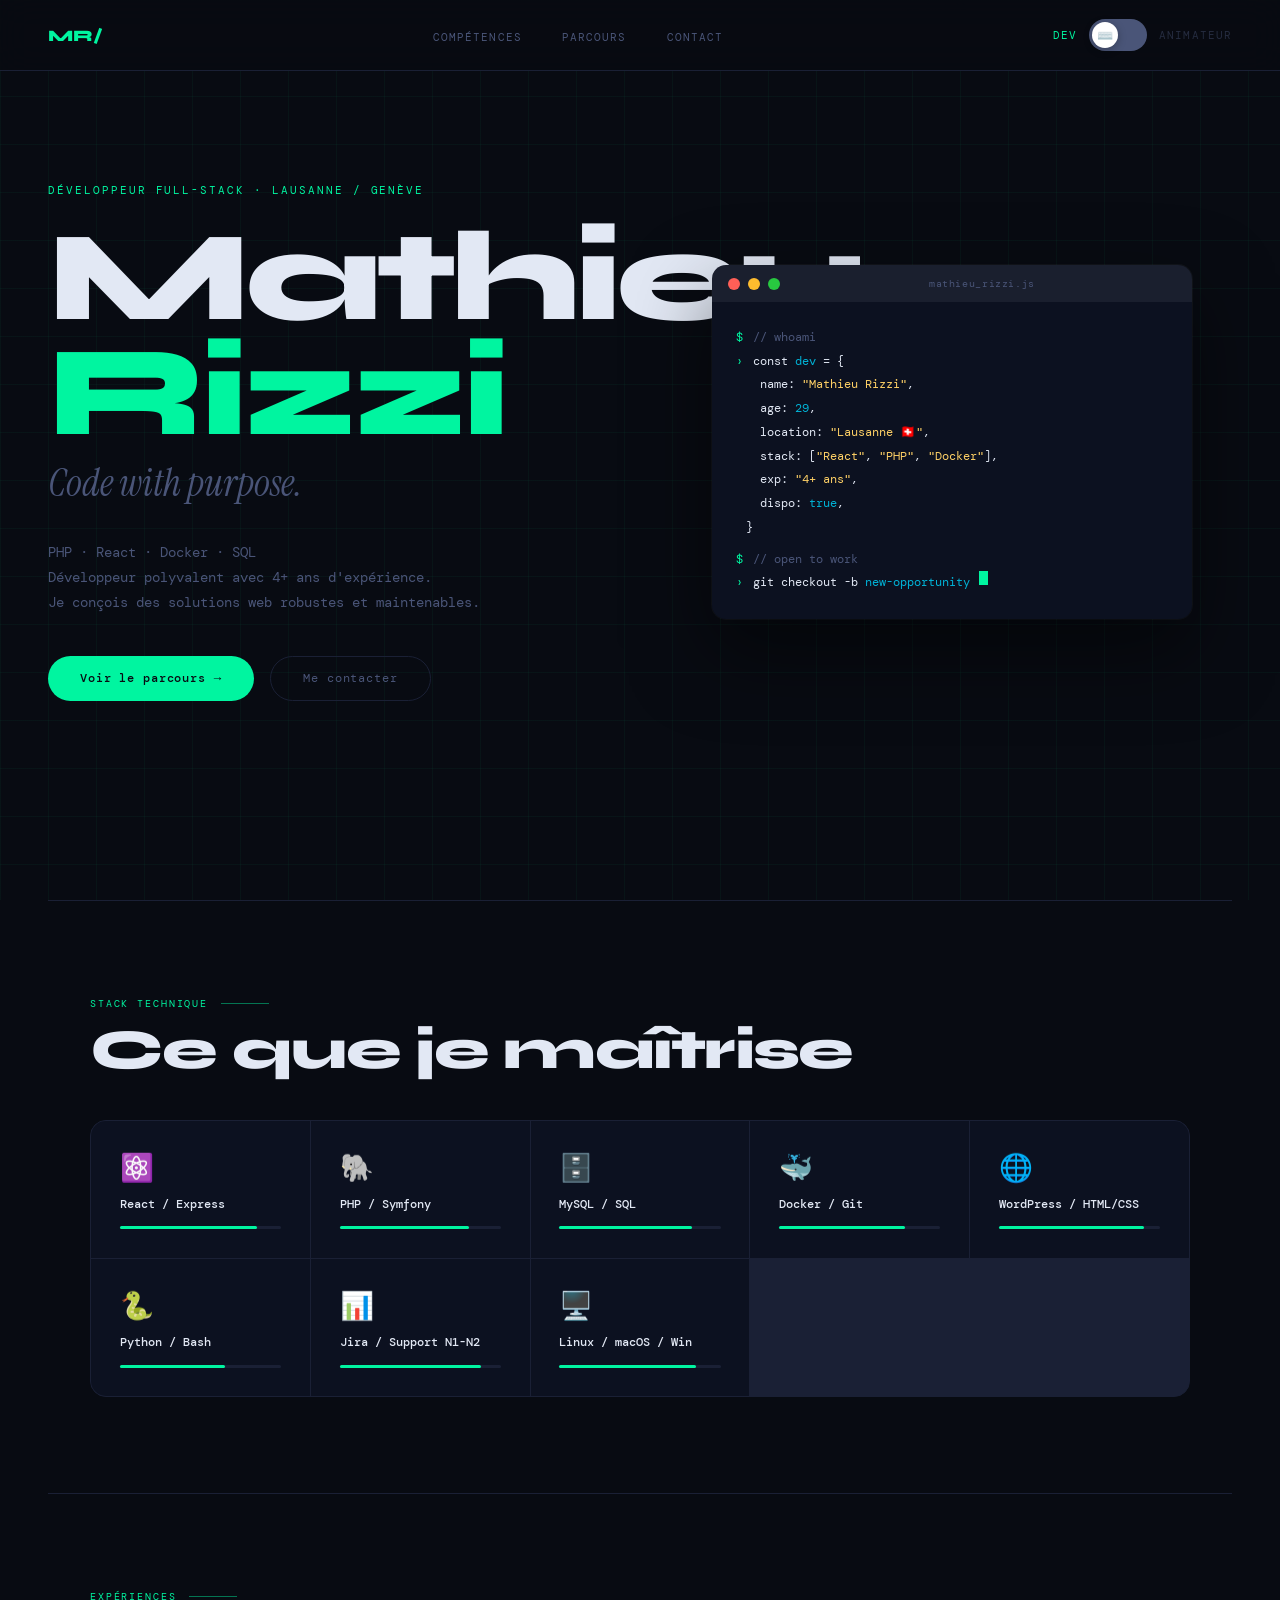
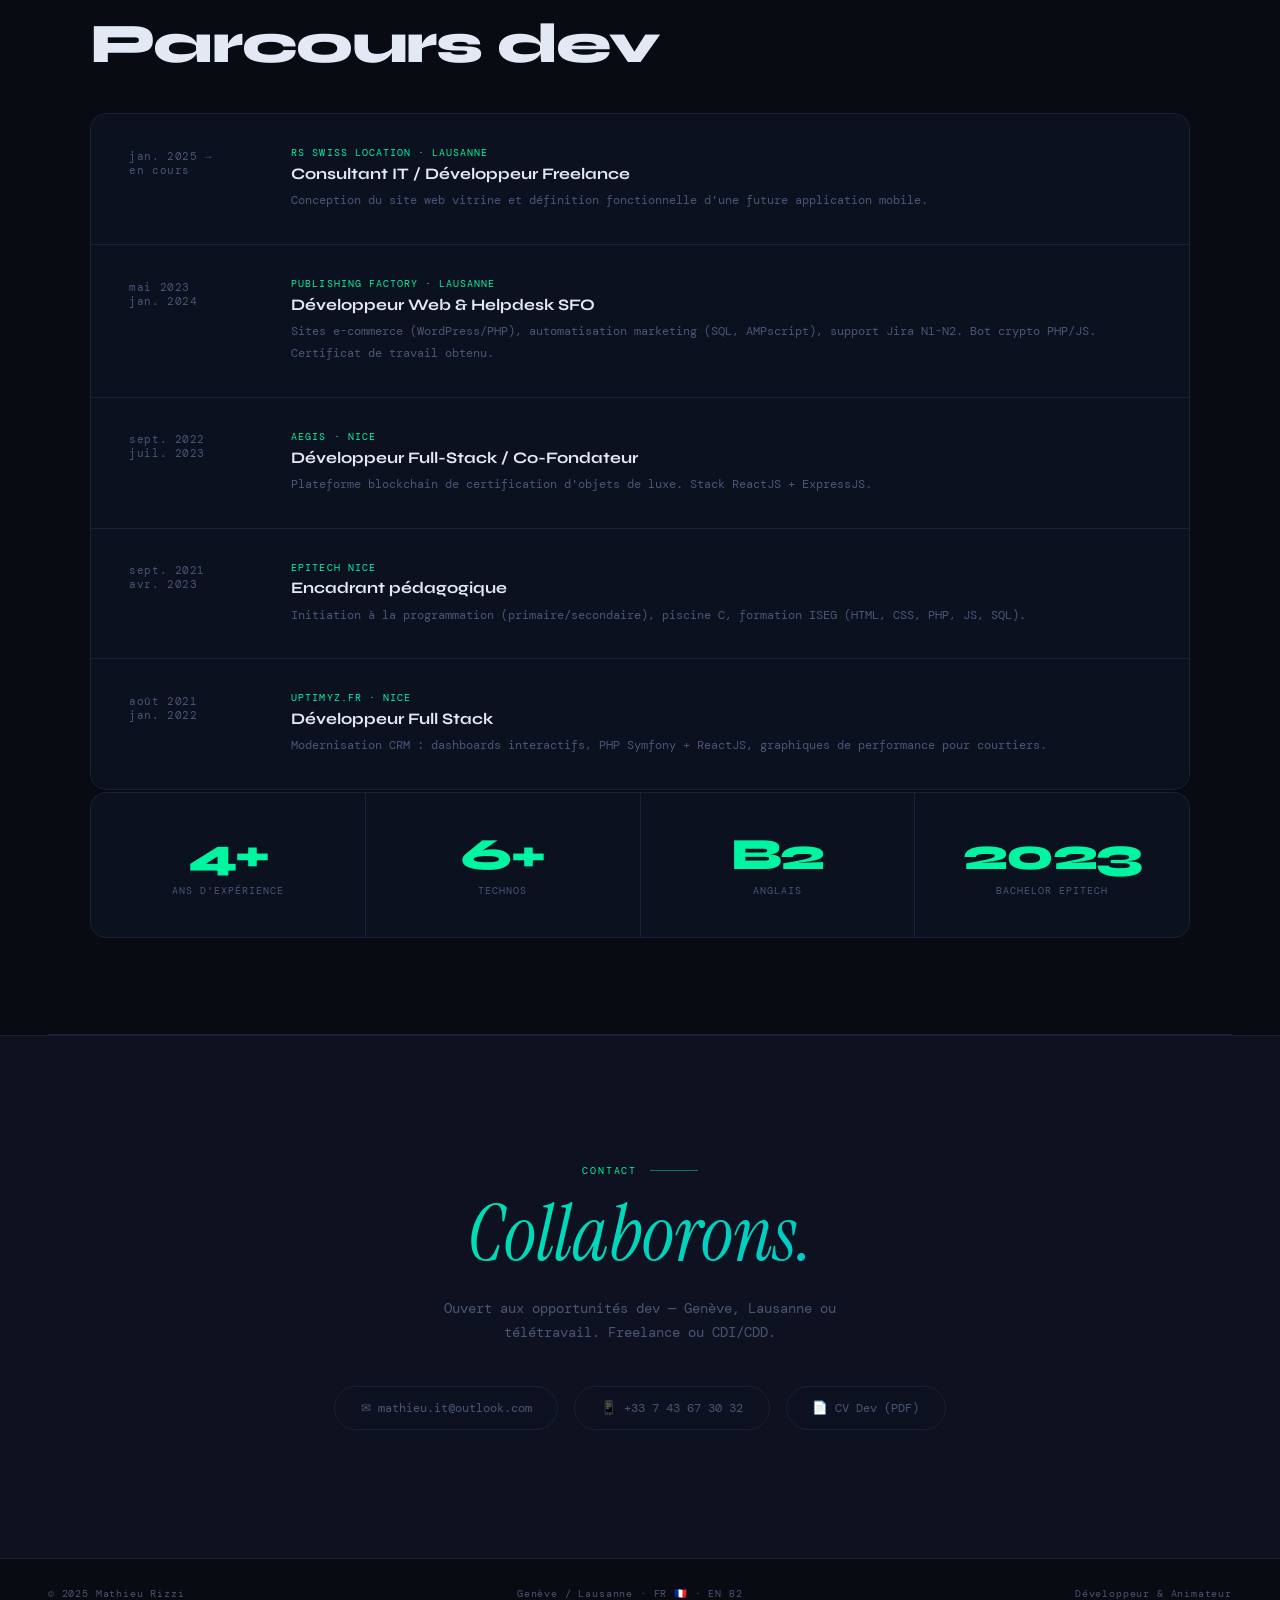
==== index.html @ 1f0c17e9 "rename main file" ====
<!DOCTYPE html>
<html lang="fr">
<head>
<meta charset="UTF-8">
<meta name="viewport" content="width=device-width, initial-scale=1.0">
<title>Mathieu Rizzi</title>
<link rel="preconnect" href="https://fonts.googleapis.com">
<link href="https://fonts.googleapis.com/css2?family=Syne:wght@400;700;800&family=DM+Mono:wght@400;500&family=Nunito:wght@400;700;800;900&family=Instrument+Serif:ital@1&display=swap" rel="stylesheet">

<link rel="stylesheet" href="styles.css">

</head>

<!-- body commence toujours en dev-mode -->
<body class="dev-mode">

<div class="ripple-overlay" id="ripple"></div>

<!-- ============================================================
     NAV
     ============================================================ -->
<nav>
  <a href="#" class="nav-logo" id="navLogo">MR/</a>
  <ul class="nav-links">
    <li><a href="#skills">Compétences</a></li>
    <li><a href="#experience">Parcours</a></li>
    <li><a href="#contact">Contact</a></li>
  </ul>
  <div class="mode-toggle-wrap">
    <span class="mode-label lbl-dev">Dev</span>
    <label class="ios-toggle" title="Changer de profil">
      <input type="checkbox" id="modeSwitch">
      <div class="ios-track"></div>
      <div class="ios-thumb" id="thumbIcon">⌨️</div>
    </label>
    <span class="mode-label lbl-anim">Animateur</span>
  </div>
</nav>

<!-- ============================================================
     HERO
     ============================================================ -->
<section class="hero" id="home">
  <div class="hero-bg-dev"></div>
  <div class="hero-bg-anim"></div>
  <div id="particles"></div>

  <div class="switch-wrap">

    <!-- ===== DEV : texte gauche + terminal droite ===== -->
    <div class="dev-content hero-left">
      <div class="hero-eyebrow">Développeur Full-Stack · Lausanne / Genève</div>
      <h1 class="hero-name">Mathieu<br><span class="acc">Rizzi</span></h1>
      <div class="hero-role">Code with purpose.</div>
      <p class="hero-desc">PHP · React · Docker · SQL<br>
      Développeur polyvalent avec 4+ ans d'expérience.<br>Je conçois des solutions web robustes et maintenables.</p>
      <div class="hero-cta">
        <a href="#experience" class="btn-primary">Voir le parcours →</a>
        <a href="#contact" class="btn-secondary">Me contacter</a>
      </div>
    </div>

    <div class="dev-content hero-right">
      <div class="terminal">
        <div class="terminal-bar">
          <div class="term-dot r"></div>
          <div class="term-dot y"></div>
          <div class="term-dot g"></div>
          <div class="terminal-title">mathieu_rizzi.js</div>
        </div>
        <div class="terminal-body">
          <div class="t-line"><span class="t-prompt">$</span><span class="t-comment">// whoami</span></div>
          <div class="t-line"><span class="t-prompt">›</span><span class="t-cmd">const <span class="t-val">dev</span> = {</span></div>
          <div class="t-line"><span class="t-prompt"> </span><span class="t-cmd">&nbsp;&nbsp;name: <span class="t-str">"Mathieu Rizzi"</span>,</span></div>
          <div class="t-line"><span class="t-prompt"> </span><span class="t-cmd">&nbsp;&nbsp;age: <span class="t-val" id="ageValue">28</span>,</span></div>
          <div class="t-line"><span class="t-prompt"> </span><span class="t-cmd">&nbsp;&nbsp;location: <span class="t-str">"Lausanne 🇨🇭"</span>,</span></div>
          <div class="t-line"><span class="t-prompt"> </span><span class="t-cmd">&nbsp;&nbsp;stack: [<span class="t-str">"React"</span>, <span class="t-str">"PHP"</span>, <span class="t-str">"Docker"</span>],</span></div>
          <div class="t-line"><span class="t-prompt"> </span><span class="t-cmd">&nbsp;&nbsp;exp: <span class="t-str">"4+ ans"</span>,</span></div>
          <div class="t-line"><span class="t-prompt"> </span><span class="t-cmd">&nbsp;&nbsp;dispo: <span class="t-val">true</span>,</span></div>
          <div class="t-line"><span class="t-prompt"> </span><span class="t-cmd">}</span></div>
          <div class="t-line" style="margin-top:0.5rem"><span class="t-prompt">$</span><span class="t-comment">// open to work</span></div>
          <div class="t-line"><span class="t-prompt">›</span><span class="t-cmd">git checkout -b <span class="t-val">new-opportunity</span></span><span class="t-cursor"></span></div>
        </div>
      </div>
    </div>

    <!-- ===== ANIM : texte gauche + carte droite ===== -->
    <div class="anim-content hero-left">
      <div class="hero-eyebrow">🎬 Animateur · Responsable de camp · Pédagogue</div>
      <h1 class="hero-name">Mathieu<br><span class="acc">Rizzi</span></h1>
      <div class="hero-role">L'aventure, c'est mon quotidien.</div>
      <p class="hero-desc">6 ans chez Evazion en Suisse romande 🏔️<br>
      Du caméraman au responsable de 60 enfants<br>et 13 moniteurs. BAFA. Créativité &amp; énergie !</p>
      <div class="hero-cta">
        <a href="#experience" class="btn-primary">🏕️ Voir le parcours</a>
        <a href="#contact" class="btn-secondary">Me contacter</a>
      </div>
    </div>

    <div class="anim-content hero-right">
      <div class="anim-card-hero">
        <div class="anim-photo-placeholder">🏕️</div>
        <div class="anim-badges">
          <div class="anim-badge orange">🏆 Resp. de camp 2025</div>
          <div class="anim-badge yellow">🎬 Moniteur Cinéma</div>
          <div class="anim-badge green">📜 BAFA certifié</div>
          <div class="anim-badge orange">👥 13 moniteurs managés</div>
          <div class="anim-badge yellow">⭐ 300+ enfants encadrés</div>
          <div class="anim-badge green">🏔️ 6 étés en Suisse</div>
        </div>
      </div>
    </div>

  </div>
</section>

<div class="divider"></div>

<!-- ============================================================
     SKILLS
     ============================================================ -->
<section id="skills">
  <div class="section-inner">
    <div class="switch-wrap">

      <div class="dev-content reveal">
        <div class="section-eyebrow">Stack technique</div>
        <h2 class="section-title">Ce que je maîtrise</h2>
        <div class="skills-grid">
          <div class="skill-card"><span class="skill-icon">⚛️</span><div class="skill-name">React / Express</div><div class="skill-bar"><div class="skill-fill" style="width:85%"></div></div></div>
          <div class="skill-card"><span class="skill-icon">🐘</span><div class="skill-name">PHP / Symfony</div><div class="skill-bar"><div class="skill-fill" style="width:80%"></div></div></div>
          <div class="skill-card"><span class="skill-icon">🗄️</span><div class="skill-name">MySQL / SQL</div><div class="skill-bar"><div class="skill-fill" style="width:82%"></div></div></div>
          <div class="skill-card"><span class="skill-icon">🐳</span><div class="skill-name">Docker / Git</div><div class="skill-bar"><div class="skill-fill" style="width:78%"></div></div></div>
          <div class="skill-card"><span class="skill-icon">🌐</span><div class="skill-name">WordPress / HTML/CSS</div><div class="skill-bar"><div class="skill-fill" style="width:90%"></div></div></div>
          <div class="skill-card"><span class="skill-icon">🐍</span><div class="skill-name">Python / Bash</div><div class="skill-bar"><div class="skill-fill" style="width:65%"></div></div></div>
          <div class="skill-card"><span class="skill-icon">📊</span><div class="skill-name">Jira / Support N1-N2</div><div class="skill-bar"><div class="skill-fill" style="width:88%"></div></div></div>
          <div class="skill-card"><span class="skill-icon">🖥️</span><div class="skill-name">Linux / macOS / Win</div><div class="skill-bar"><div class="skill-fill" style="width:85%"></div></div></div>
        </div>
      </div>

      <div class="anim-content reveal">
        <div class="section-eyebrow">🌟 Atouts</div>
        <h2 class="section-title">Ce que j'apporte</h2>
        <div class="skills-grid">
          <div class="skill-card"><span class="skill-icon">🎭</span><div class="skill-name">Animation & activités</div><div class="skill-bar"><div class="skill-fill" style="width:95%"></div></div></div>
          <div class="skill-card"><span class="skill-icon">🎬</span><div class="skill-name">Cinéma & multimédia</div><div class="skill-bar"><div class="skill-fill" style="width:88%"></div></div></div>
          <div class="skill-card"><span class="skill-icon">👥</span><div class="skill-name">Gestion d'équipe</div><div class="skill-bar"><div class="skill-fill" style="width:90%"></div></div></div>
          <div class="skill-card"><span class="skill-icon">🏕️</span><div class="skill-name">Logistique de camp</div><div class="skill-bar"><div class="skill-fill" style="width:92%"></div></div></div>
          <div class="skill-card"><span class="skill-icon">📚</span><div class="skill-name">Pédagogie</div><div class="skill-bar"><div class="skill-fill" style="width:90%"></div></div></div>
          <div class="skill-card"><span class="skill-icon">💬</span><div class="skill-name">Comm. parents/équipe</div><div class="skill-bar"><div class="skill-fill" style="width:85%"></div></div></div>
          <div class="skill-card"><span class="skill-icon">🔧</span><div class="skill-name">Adaptation & résilience</div><div class="skill-bar"><div class="skill-fill" style="width:95%"></div></div></div>
          <div class="skill-card"><span class="skill-icon">📜</span><div class="skill-name">BAFA (Parties 1 & 2)</div><div class="skill-bar"><div class="skill-fill" style="width:100%"></div></div></div>
        </div>
      </div>

    </div>
  </div>
</section>

<div class="divider"></div>

<!-- ============================================================
     EXPERIENCE
     ============================================================ -->
<section id="experience">
  <div class="section-inner">
    <div class="switch-wrap">

      <div class="dev-content reveal">
        <div class="section-eyebrow">Expériences</div>
        <h2 class="section-title">Parcours dev</h2>
        <div class="exp-list">
          <div class="exp-card">
            <div class="exp-date">jan. 2025 →<br>en cours</div>
            <div><div class="exp-company">RS Swiss Location · Lausanne</div><div class="exp-role">Consultant IT / Développeur Freelance</div><div class="exp-desc">Conception du site web vitrine et définition fonctionnelle d'une future application mobile.</div></div>
          </div>
          <div class="exp-card">
            <div class="exp-date">mai 2023<br>jan. 2024</div>
            <div><div class="exp-company">Publishing Factory · Lausanne</div><div class="exp-role">Développeur Web & Helpdesk SFO</div><div class="exp-desc">Sites e-commerce (WordPress/PHP), automatisation marketing (SQL, AMPscript), support Jira N1-N2. Bot crypto PHP/JS. Certificat de travail obtenu.</div></div>
          </div>
          <div class="exp-card">
            <div class="exp-date">sept. 2022<br>juil. 2023</div>
            <div><div class="exp-company">AEGIS · Nice</div><div class="exp-role">Développeur Full-Stack / Co-Fondateur</div><div class="exp-desc">Plateforme blockchain de certification d'objets de luxe. Stack ReactJS + ExpressJS.</div></div>
          </div>
          <div class="exp-card">
            <div class="exp-date">sept. 2021<br>avr. 2023</div>
            <div><div class="exp-company">Epitech Nice</div><div class="exp-role">Encadrant pédagogique</div><div class="exp-desc">Initiation à la programmation (primaire/secondaire), piscine C, formation ISEG (HTML, CSS, PHP, JS, SQL).</div></div>
          </div>
          <div class="exp-card">
            <div class="exp-date">août 2021<br>jan. 2022</div>
            <div><div class="exp-company">Uptimyz.fr · Nice</div><div class="exp-role">Développeur Full Stack</div><div class="exp-desc">Modernisation CRM : dashboards interactifs, PHP Symfony + ReactJS, graphiques de performance pour courtiers.</div></div>
          </div>
        </div>
        <div class="stats-band">
          <div class="stat-box"><div class="stat-num">4+</div><div class="stat-lbl">Ans d'expérience</div></div>
          <div class="stat-box"><div class="stat-num">6+</div><div class="stat-lbl">Technos</div></div>
          <div class="stat-box"><div class="stat-num">B2</div><div class="stat-lbl">Anglais</div></div>
          <div class="stat-box"><div class="stat-num">2023</div><div class="stat-lbl">Bachelor Epitech</div></div>
        </div>
      </div>

      <div class="anim-content reveal">
        <div class="section-eyebrow">🏕️ Expériences</div>
        <h2 class="section-title">Parcours animation</h2>
        <div class="exp-list">
          <div class="exp-card">
            <div class="exp-date">Été 2025</div>
            <div><div class="exp-company">Evazion · Champéry (VS)</div><div class="exp-role">🏆 Responsable de camp</div><div class="exp-desc">60 enfants encadrés, 13 moniteurs supervisés. Organisation logistique et pédagogique complète. Médiation, imprévus, relation prestataires et parents. Certificat obtenu.</div></div>
          </div>
          <div class="exp-card">
            <div class="exp-date">Été 2024</div>
            <div><div class="exp-company">Evazion · Suisse romande</div><div class="exp-role">🥈 Adjoint responsable de camp</div><div class="exp-desc">Soutien au chef de camp, observation terrain, accompagnement moniteurs, appui organisationnel. 2 mois. Certificat obtenu.</div></div>
          </div>
          <div class="exp-card">
            <div class="exp-date">2020 – 2023</div>
            <div><div class="exp-company">Evazion · Suisse romande</div><div class="exp-role">🎬 Moniteur Cinéma / Multimédia</div><div class="exp-desc">Ateliers créatifs (scénario, tournage, montage), encadrement adolescents, gestion contenu photo/vidéo et réseaux sociaux. 3 étés + 9 mois. Attestations obtenues.</div></div>
          </div>
          <div class="exp-card">
            <div class="exp-date">2019</div>
            <div><div class="exp-company">Evazion · Suisse romande</div><div class="exp-role">📹 Moniteur / Caméraman Reporter</div><div class="exp-desc">Création de contenus visuels (vidéo, photo, diaporama). Gestion des réseaux sociaux du camp.</div></div>
          </div>
          <div class="exp-card">
            <div class="exp-date">2017 – 2020</div>
            <div><div class="exp-company">Menton & Roquebrun Cap Martin</div><div class="exp-role">🎨 Animateur Périscolaire</div><div class="exp-desc">Activités ludiques, sportives et créatives. Aide aux devoirs, coordination avec l'équipe éducative.</div></div>
          </div>
          <div class="exp-card">
            <div class="exp-date">2016</div>
            <div><div class="exp-company">Astrorama · Nice Côte d'Azur</div><div class="exp-role">🔭 Animateur Conférencier Astronomie</div><div class="exp-desc">Conférences et vulgarisation scientifique, ateliers interactifs, observations astronomiques publiques.</div></div>
          </div>
        </div>
        <div class="stats-band">
          <div class="stat-box"><div class="stat-num">6+</div><div class="stat-lbl">Ans d'animation</div></div>
          <div class="stat-box"><div class="stat-num">300+</div><div class="stat-lbl">Enfants encadrés</div></div>
          <div class="stat-box"><div class="stat-num">13</div><div class="stat-lbl">Moniteurs managés</div></div>
          <div class="stat-box"><div class="stat-num">BAFA</div><div class="stat-lbl">Diplôme obtenu</div></div>
        </div>
      </div>

    </div>
  </div>
</section>

<div class="divider"></div>

<!-- ============================================================
     CONTACT
     ============================================================ -->
<section class="contact-section" id="contact">
  <div class="switch-wrap">

    <div class="dev-content reveal">
      <div class="section-eyebrow" style="justify-content:center;margin-bottom:1.2rem">Contact</div>
      <div class="contact-big">Collaborons.</div>
      <p class="contact-sub">Ouvert aux opportunités dev — Genève, Lausanne ou télétravail. Freelance ou CDI/CDD.</p>
      <div class="contact-row">
        <a href="mailto:mathieu.it@outlook.com" class="contact-chip">✉ mathieu.it@outlook.com</a>
        <a href="tel:+33743673032" class="contact-chip">📱 +33 7 43 67 30 32</a>
        <a href="#" class="contact-chip">📄 CV Dev (PDF)</a>
      </div>
    </div>

    <div class="anim-content reveal">
      <div class="section-eyebrow" style="justify-content:center;margin-bottom:1.2rem">🙌 Contact</div>
      <div class="contact-big">On fait équipe ?</div>
      <p class="contact-sub">Disponible pour camps, séjours, missions d'animation ou encadrement — Suisse ou France.</p>
      <div class="contact-row">
        <a href="mailto:mathieu.it@outlook.com" class="contact-chip">✉ mathieu.it@outlook.com</a>
        <a href="tel:+33743673032" class="contact-chip">📱 +33 7 43 67 30 32</a>
        <a href="#" class="contact-chip">📄 CV Animateur (PDF)</a>
      </div>
    </div>

  </div>
</section>

<footer>
  <span>© 2025 Mathieu Rizzi</span>
  <span>Genève / Lausanne · FR 🇫🇷 · EN B2</span>
  <span>Développeur &amp; Animateur</span>
</footer>

<!-- ============================================================
     SCRIPT
     ============================================================ -->
<script src="script.js" defer></script>
</body>
</html>
---- styles.css ----
/* ============================================================
   VARIABLES — jamais utilisées comme "actives", seulement comme
   constantes référencées par les sélecteurs .dev-mode / .anim-mode
   ============================================================ */
:root {
  --dev-bg:      #080b12;
  --dev-surface: #0e1220;
  --dev-border:  #1a2035;
  --dev-accent:  #00f5a0;
  --dev-accent2: #00b4d8;
  --dev-text:    #e2e8f4;
  --dev-muted:   #4a5578;
  --dev-card:    #0c1120;

  --anim-bg:      #fff8f0;
  --anim-surface: #ffffff;
  --anim-border:  #fde8d4;
  --anim-accent:  #ff6b35;
  --anim-accent2: #ffd166;
  --anim-text:    #1a1206;
  --anim-muted:   #a08060;
  --anim-card:    #ffffff;
}

*, *::before, *::after { box-sizing: border-box; margin: 0; padding: 0; }
html { scroll-behavior: smooth; }

/* ---- BODY : couleurs de fond pilotées par la classe ---- */
body {
  font-family: 'DM Mono', monospace;
  overflow-x: hidden;
  min-height: 100vh;
  transition: background 0.65s ease, color 0.65s ease;
}
body.dev-mode  { background: var(--dev-bg);  color: var(--dev-text); }
body.anim-mode { background: var(--anim-bg); color: var(--anim-text); font-family: 'Nunito', sans-serif; }

/* ============================================================
   RIPPLE OVERLAY
   ============================================================ */
.ripple-overlay {
  position: fixed;
  border-radius: 50%;
  pointer-events: none;
  z-index: 9999;
  transform: scale(0);
  opacity: 0;
}

/* ============================================================
   CONTENU SWITCHABLE
   Le conteneur parent est position:relative avec min-height
   pour éviter le layout-shift. Les enfants cachés utilisent
   visibility+opacity, PAS position:absolute.
   ============================================================ */
.switch-wrap {
  position: relative;
}
.dev-content,
.anim-content {
  transition: opacity 0.45s ease, visibility 0.45s ease;
}
/* DEV visible */
body.dev-mode  .dev-content  { opacity: 1; visibility: visible; pointer-events: auto; height: auto; overflow: visible; }
body.dev-mode  .anim-content { opacity: 0; visibility: hidden;  pointer-events: none; height: 0;    overflow: hidden;  }
/* ANIM visible */
body.anim-mode .anim-content { opacity: 1; visibility: visible; pointer-events: auto; height: auto; overflow: visible; }
body.anim-mode .dev-content  { opacity: 0; visibility: hidden;  pointer-events: none; height: 0;    overflow: hidden;  }

/* ============================================================
   TOGGLE iOS
   ============================================================ */
.mode-toggle-wrap {
  display: flex;
  align-items: center;
  gap: 0.75rem;
  flex-shrink: 0;
}
.mode-label {
  font-size: 0.68rem;
  letter-spacing: 0.1em;
  text-transform: uppercase;
  transition: color 0.4s, opacity 0.4s;
  white-space: nowrap;
}
body.dev-mode  .mode-label.lbl-dev  { color: var(--dev-accent);  opacity: 1; }
body.dev-mode  .mode-label.lbl-anim { color: var(--dev-muted);   opacity: 0.45; }
body.anim-mode .mode-label.lbl-anim { color: var(--anim-accent); opacity: 1; }
body.anim-mode .mode-label.lbl-dev  { color: var(--anim-muted);  opacity: 0.45; }

.ios-toggle {
  position: relative;
  width: 58px;
  height: 32px;
  cursor: pointer;
  flex-shrink: 0;
}
.ios-toggle input { opacity: 0; width: 0; height: 0; position: absolute; }

.ios-track {
  position: absolute;
  inset: 0;
  border-radius: 100px;
  background: var(--dev-muted);
  transition: background 0.4s ease;
}
.ios-toggle input:checked ~ .ios-track { background: var(--anim-accent); }

.ios-thumb {
  position: absolute;
  top: 3px; left: 3px;
  width: 26px; height: 26px;
  border-radius: 50%;
  background: #fff;
  box-shadow: 0 2px 8px rgba(0,0,0,0.28);
  transition: transform 0.38s cubic-bezier(0.34,1.56,0.64,1);
  z-index: 2;
  display: flex;
  align-items: center;
  justify-content: center;
  font-size: 13px;
  user-select: none;
}
.ios-toggle input:checked ~ .ios-thumb { transform: translateX(26px); }

/* ============================================================
   NAV
   ============================================================ */
nav {
  position: fixed;
  top: 0; left: 0; right: 0;
  z-index: 200;
  padding: 1.2rem 3rem;
  display: flex;
  justify-content: space-between;
  align-items: center;
  backdrop-filter: blur(16px);
  -webkit-backdrop-filter: blur(16px);
  transition: background 0.65s, border-color 0.65s;
}
body.dev-mode  nav { background: rgba(8,11,18,0.88);    border-bottom: 1px solid var(--dev-border); }
body.anim-mode nav { background: rgba(255,248,240,0.92); border-bottom: 1px solid var(--anim-border); }

.nav-logo {
  font-family: 'Syne', sans-serif;
  font-weight: 800;
  font-size: 1rem;
  text-decoration: none;
  transition: color 0.45s;
}
body.dev-mode  .nav-logo { color: var(--dev-accent); font-family: 'Syne', sans-serif; }
body.anim-mode .nav-logo { color: var(--anim-accent); font-family: 'Nunito', sans-serif; }

.nav-links {
  display: flex;
  list-style: none;
  gap: 2.5rem;
}
.nav-links a {
  font-size: 0.68rem;
  letter-spacing: 0.1em;
  text-transform: uppercase;
  text-decoration: none;
  transition: color 0.4s;
}
body.dev-mode  .nav-links a       { color: var(--dev-muted); }
body.dev-mode  .nav-links a:hover { color: var(--dev-text); }
body.anim-mode .nav-links a       { color: var(--anim-muted); font-family: 'Nunito', sans-serif; }
body.anim-mode .nav-links a:hover { color: var(--anim-text); }

/* ============================================================
   HERO
   ============================================================ */
.hero {
  min-height: 100vh;
  display: flex;
  flex-direction: column;
  justify-content: center;
  padding: 7rem 3rem 4rem;
  position: relative;
  overflow: hidden;
}
.hero .switch-wrap {
  display: grid;
  grid-template-columns: 1fr 1fr;
  align-items: center;
  gap: 4rem;
  width: 100%;
}
/* Les contenus left/right partagent la même zone gauche */
.hero-left { min-width: 0; }
.hero-right {
  display: flex;
  align-items: center;
  justify-content: center;
}

/* ---- Terminal (dev) ---- */
.terminal {
  width: 100%;
  max-width: 480px;
  border-radius: 14px;
  overflow: hidden;
  box-shadow: 0 32px 80px rgba(0,0,0,0.5), 0 0 0 1px rgba(255,255,255,0.04);
  animation: termFloat 5s ease-in-out infinite;
}
@keyframes termFloat {
  0%,100% { transform: translateY(0);    }
  50%      { transform: translateY(-10px); }
}
.terminal-bar {
  background: #1a1f2e;
  padding: 0.75rem 1rem;
  display: flex;
  align-items: center;
  gap: 0.5rem;
}
.term-dot { width: 12px; height: 12px; border-radius: 50%; }
.term-dot.r { background: #ff5f57; }
.term-dot.y { background: #febc2e; }
.term-dot.g { background: #28c840; }
.terminal-title { flex: 1; text-align: center; font-size: 0.65rem; color: #4a5578; letter-spacing: 0.06em; }
.terminal-body {
  background: #0c1120;
  padding: 1.5rem;
  font-family: 'DM Mono', monospace;
  font-size: 0.78rem;
  line-height: 1.9;
}
.t-line { display: flex; gap: 0.6rem; }
.t-prompt { color: #00f5a0; flex-shrink: 0; }
.t-cmd    { color: #e2e8f4; }
.t-comment{ color: #4a5578; }
.t-val    { color: #00b4d8; }
.t-str    { color: #ffd166; }
.t-cursor {
  display: inline-block;
  width: 9px; height: 1.1em;
  background: #00f5a0;
  vertical-align: text-bottom;
  animation: blink 1.1s step-end infinite;
}
@keyframes blink { 0%,100%{opacity:1} 50%{opacity:0} }

/* ---- Anim card (animateur) ---- */
.anim-card-hero {
  width: 100%;
  max-width: 420px;
  animation: cardFloat 5s ease-in-out infinite;
}
@keyframes cardFloat {
  0%,100% { transform: translateY(0) rotate(0deg); }
  50%      { transform: translateY(-10px) rotate(0.5deg); }
}
.anim-photo-placeholder {
  width: 100%;
  aspect-ratio: 4/3;
  border-radius: 20px;
  background: linear-gradient(135deg, #fde8d4, #ffd166 60%, #ffb347);
  display: flex;
  align-items: center;
  justify-content: center;
  font-size: 5rem;
  margin-bottom: 1.2rem;
  position: relative;
  overflow: hidden;
  box-shadow: 0 20px 60px rgba(255,107,53,0.2);
}
.anim-photo-placeholder::after {
  content: '';
  position: absolute;
  inset: 0;
  background: linear-gradient(to bottom, transparent 60%, rgba(255,107,53,0.15));
}
.anim-badges {
  display: flex;
  flex-wrap: wrap;
  gap: 0.6rem;
}
.anim-badge {
  padding: 0.5rem 1rem;
  border-radius: 100px;
  font-family: 'Nunito', sans-serif;
  font-size: 0.8rem;
  font-weight: 700;
  display: flex;
  align-items: center;
  gap: 0.4rem;
  transition: transform 0.2s;
}
.anim-badge:hover { transform: scale(1.06); }
.anim-badge.orange { background: rgba(255,107,53,0.12); color: var(--anim-accent); border: 1.5px solid rgba(255,107,53,0.25); }
.anim-badge.yellow { background: rgba(255,209,102,0.18); color: #c47c00;          border: 1.5px solid rgba(255,209,102,0.4); }
.anim-badge.green  { background: rgba(80,200,120,0.12);  color: #2a7a4a;          border: 1.5px solid rgba(80,200,120,0.3); }

/* Backgrounds */
.hero-bg-dev,
.hero-bg-anim {
  position: absolute;
  inset: 0;
  pointer-events: none;
  transition: opacity 0.7s ease;
}
.hero-bg-dev {
  background-image:
    linear-gradient(rgba(0,245,160,0.04) 1px, transparent 1px),
    linear-gradient(90deg, rgba(0,245,160,0.04) 1px, transparent 1px);
  background-size: 48px 48px;
}
.hero-bg-anim {
  background:
    radial-gradient(ellipse 70% 60% at 80% 50%, rgba(255,209,102,0.2) 0%, transparent 60%),
    radial-gradient(ellipse 50% 50% at 20% 80%, rgba(255,107,53,0.14) 0%, transparent 50%);
}
body.dev-mode  .hero-bg-dev  { opacity: 1; }
body.dev-mode  .hero-bg-anim { opacity: 0; }
body.anim-mode .hero-bg-anim { opacity: 1; }
body.anim-mode .hero-bg-dev  { opacity: 0; }

/* Particles container */
#particles {
  position: absolute;
  inset: 0;
  pointer-events: none;
  overflow: hidden;
}
.code-particle {
  position: absolute;
  font-size: 0.62rem;
  color: rgba(0,245,160,0.2);
  font-family: 'DM Mono', monospace;
  pointer-events: none;
  animation: floatUp linear infinite;
  white-space: nowrap;
}
.emoji-particle {
  position: absolute;
  pointer-events: none;
  animation: floatEmoji ease-in-out infinite alternate;
  line-height: 1;
}
@keyframes floatUp {
  from { transform: translateY(105vh); }
  to   { transform: translateY(-10vh); }
}
@keyframes floatEmoji {
  from { transform: translateY(0)    rotate(-6deg); }
  to   { transform: translateY(-18px) rotate(6deg); }
}

/* Hero text */
.hero-eyebrow {
  font-size: 0.68rem;
  letter-spacing: 0.18em;
  text-transform: uppercase;
  margin-bottom: 1.4rem;
  transition: color 0.5s;
}
body.dev-mode  .hero-eyebrow { color: var(--dev-accent); font-family: 'DM Mono', monospace; }
body.anim-mode .hero-eyebrow { color: var(--anim-accent); font-family: 'Nunito', sans-serif; font-size: 0.9rem; }

.hero-name {
  font-family: 'Syne', sans-serif;
  font-weight: 800;
  font-size: clamp(3.5rem, 10vw, 10rem);
  line-height: 0.9;
  letter-spacing: -0.04em;
  margin-bottom: 0.5rem;
  transition: color 0.5s, font-family 0.01s;
}
body.dev-mode  .hero-name        { color: var(--dev-text); font-family: 'Syne', sans-serif; }
body.anim-mode .hero-name        { color: var(--anim-text); font-family: 'Nunito', sans-serif; letter-spacing: -0.02em; }
body.dev-mode  .hero-name .acc   { color: var(--dev-accent); }
body.anim-mode .hero-name .acc   { color: var(--anim-accent); }

.hero-role {
  font-family: 'Instrument Serif', serif;
  font-style: italic;
  font-size: clamp(1.2rem, 3vw, 2.4rem);
  margin-bottom: 2rem;
  transition: color 0.5s;
}
body.dev-mode  .hero-role { color: var(--dev-muted); }
body.anim-mode .hero-role { color: var(--anim-muted); }

.hero-desc {
  font-size: 0.85rem;
  line-height: 1.85;
  max-width: 480px;
  margin-bottom: 2.5rem;
  transition: color 0.5s;
}
body.dev-mode  .hero-desc { color: var(--dev-muted); font-family: 'DM Mono', monospace; }
body.anim-mode .hero-desc { color: var(--anim-muted); font-family: 'Nunito', sans-serif; font-size: 1rem; }

/* ============================================================
   BOUTONS
   ============================================================ */
.hero-cta {
  display: flex;
  gap: 1rem;
  flex-wrap: wrap;
}
.btn-primary, .btn-secondary {
  padding: 0.85rem 2rem;
  border-radius: 100px;
  text-decoration: none;
  cursor: pointer;
  border: none;
  display: inline-flex;
  align-items: center;
  gap: 0.5rem;
  transition: all 0.28s;
  font-size: 0.78rem;
  letter-spacing: 0.07em;
}
body.dev-mode  .btn-primary { background: var(--dev-accent); color: #080b12; font-family: 'DM Mono', monospace; font-weight: 500; }
body.dev-mode  .btn-primary:hover { background: #22ffb8; transform: translateY(-2px); box-shadow: 0 8px 28px rgba(0,245,160,0.3); }
body.anim-mode .btn-primary { background: var(--anim-accent); color: #fff; font-family: 'Nunito', sans-serif; font-weight: 800; font-size: 0.92rem; }
body.anim-mode .btn-primary:hover { background: #ff5218; transform: translateY(-2px); box-shadow: 0 8px 28px rgba(255,107,53,0.3); }

body.dev-mode  .btn-secondary { border: 1px solid var(--dev-border);  color: var(--dev-muted);  background: transparent; font-family: 'DM Mono', monospace; }
body.dev-mode  .btn-secondary:hover { border-color: var(--dev-muted); color: var(--dev-text); }
body.anim-mode .btn-secondary { border: 2px solid var(--anim-border); color: var(--anim-muted); background: transparent; font-family: 'Nunito', sans-serif; font-weight: 700; font-size: 0.92rem; }
body.anim-mode .btn-secondary:hover { border-color: var(--anim-accent); color: var(--anim-accent); }

/* ============================================================
   SECTIONS
   ============================================================ */
section { padding: 6rem 3rem; }
.section-inner { max-width: 1100px; margin: 0 auto; }

.section-eyebrow {
  font-size: 0.65rem;
  letter-spacing: 0.18em;
  text-transform: uppercase;
  margin-bottom: 0.7rem;
  display: flex;
  align-items: center;
  gap: 0.8rem;
  transition: color 0.5s;
}
.section-eyebrow::after {
  content: '';
  height: 1px;
  width: 48px;
  transition: background 0.5s, opacity 0.5s;
}
body.dev-mode  .section-eyebrow       { color: var(--dev-accent); }
body.dev-mode  .section-eyebrow::after { background: var(--dev-accent); opacity: 0.45; }
body.anim-mode .section-eyebrow       { color: var(--anim-accent); font-family: 'Nunito', sans-serif; font-size: 0.82rem; }
body.anim-mode .section-eyebrow::after { background: var(--anim-accent); opacity: 0.5; }

.section-title {
  font-weight: 800;
  font-size: clamp(2rem, 4.5vw, 3.5rem);
  letter-spacing: -0.03em;
  line-height: 1.05;
  margin-bottom: 2.5rem;
  transition: color 0.5s;
}
body.dev-mode  .section-title { color: var(--dev-text);  font-family: 'Syne', sans-serif; }
body.anim-mode .section-title { color: var(--anim-text); font-family: 'Nunito', sans-serif; }

/* ============================================================
   SKILLS GRID
   ============================================================ */
.skills-grid {
  display: grid;
  grid-template-columns: repeat(auto-fill, minmax(195px, 1fr));
  gap: 1px;
  border-radius: 16px;
  overflow: hidden;
  transition: background 0.5s, border-color 0.5s;
}
body.dev-mode  .skills-grid { background: var(--dev-border);  border: 1px solid var(--dev-border); }
body.anim-mode .skills-grid { background: var(--anim-border); border: 2px solid var(--anim-border); border-radius: 20px; }

.skill-card {
  padding: 1.8rem;
  transition: background 0.4s;
}
body.dev-mode  .skill-card       { background: var(--dev-card); }
body.dev-mode  .skill-card:hover { background: #111825; }
body.anim-mode .skill-card       { background: var(--anim-card); }
body.anim-mode .skill-card:hover { background: #fff3ea; }

.skill-icon  { font-size: 1.7rem; margin-bottom: 0.7rem; display: block; }
.skill-name  { font-size: 0.78rem; font-weight: 500; transition: color 0.5s; }
body.dev-mode  .skill-name { color: var(--dev-text); font-family: 'DM Mono', monospace; }
body.anim-mode .skill-name { color: var(--anim-text); font-family: 'Nunito', sans-serif; font-weight: 800; font-size: 0.88rem; }

.skill-bar { height: 3px; border-radius: 100px; margin-top: 0.9rem; position: relative; transition: background 0.5s; }
body.dev-mode  .skill-bar { background: var(--dev-border); }
body.anim-mode .skill-bar { background: var(--anim-border); }

.skill-fill { position: absolute; top: 0; left: 0; height: 100%; border-radius: 100px; transition: background 0.5s; }
body.dev-mode  .skill-fill { background: var(--dev-accent); }
body.anim-mode .skill-fill { background: var(--anim-accent); }

/* ============================================================
   EXPERIENCE LIST
   ============================================================ */
.exp-list {
  display: flex;
  flex-direction: column;
  gap: 1px;
  border-radius: 16px;
  overflow: hidden;
  transition: background 0.5s;
}
body.dev-mode  .exp-list { background: var(--dev-border);  border: 1px solid var(--dev-border); }
body.anim-mode .exp-list { background: var(--anim-border); border: 2px solid var(--anim-border); border-radius: 20px; }

.exp-card {
  padding: 2rem 2.4rem;
  display: grid;
  grid-template-columns: 130px 1fr;
  gap: 2rem;
  align-items: start;
  position: relative;
  transition: background 0.3s;
}
.exp-card::before {
  content: '';
  position: absolute;
  left: 0; top: 0; bottom: 0;
  width: 3px;
  opacity: 0;
  transition: opacity 0.3s, background 0.5s;
}
body.dev-mode  .exp-card          { background: var(--dev-card); }
body.dev-mode  .exp-card:hover    { background: #111825; }
body.dev-mode  .exp-card::before  { background: var(--dev-accent); }
body.anim-mode .exp-card          { background: var(--anim-card); }
body.anim-mode .exp-card:hover    { background: #fff8f5; }
body.anim-mode .exp-card::before  { background: var(--anim-accent); border-radius: 0 3px 3px 0; }
.exp-card:hover::before { opacity: 1; }

.exp-date {
  font-size: 0.68rem;
  letter-spacing: 0.05em;
  padding-top: 0.15rem;
  transition: color 0.5s;
}
body.dev-mode  .exp-date { color: var(--dev-muted); font-family: 'DM Mono', monospace; }
body.anim-mode .exp-date { color: var(--anim-muted); font-family: 'Nunito', sans-serif; }

.exp-company {
  font-size: 0.64rem;
  letter-spacing: 0.1em;
  text-transform: uppercase;
  margin-bottom: 0.3rem;
  transition: color 0.5s;
}
body.dev-mode  .exp-company { color: var(--dev-accent); font-family: 'DM Mono', monospace; }
body.anim-mode .exp-company { color: var(--anim-accent); font-family: 'Nunito', sans-serif; font-size: 0.78rem; }

.exp-role {
  font-weight: 700;
  font-size: 1rem;
  margin-bottom: 0.45rem;
  transition: color 0.5s;
}
body.dev-mode  .exp-role { color: var(--dev-text);  font-family: 'Syne', sans-serif; }
body.anim-mode .exp-role { color: var(--anim-text); font-family: 'Nunito', sans-serif; font-size: 1.05rem; }

.exp-desc {
  font-size: 0.78rem;
  line-height: 1.75;
  transition: color 0.5s;
}
body.dev-mode  .exp-desc { color: var(--dev-muted); font-family: 'DM Mono', monospace; }
body.anim-mode .exp-desc { color: var(--anim-muted); font-family: 'Nunito', sans-serif; font-size: 0.88rem; }

/* ============================================================
   STATS
   ============================================================ */
.stats-band {
  display: grid;
  grid-template-columns: repeat(4, 1fr);
  gap: 1px;
  border-radius: 16px;
  overflow: hidden;
  margin-top: 1.5px;
  transition: background 0.5s;
}
body.dev-mode  .stats-band { background: var(--dev-border);  border: 1px solid var(--dev-border); }
body.anim-mode .stats-band { background: var(--anim-border); border: 2px solid var(--anim-border); border-radius: 20px; }

.stat-box { padding: 2.5rem 1rem; text-align: center; transition: background 0.5s; }
body.dev-mode  .stat-box { background: var(--dev-card); }
body.anim-mode .stat-box { background: var(--anim-card); }

.stat-num {
  font-family: 'Syne', sans-serif;
  font-weight: 800;
  font-size: 2.8rem;
  letter-spacing: -0.04em;
  line-height: 1;
  margin-bottom: 0.4rem;
  transition: color 0.5s;
}
body.dev-mode  .stat-num { color: var(--dev-accent); font-family: 'Syne', sans-serif; }
body.anim-mode .stat-num { color: var(--anim-accent); font-family: 'Nunito', sans-serif; }

.stat-lbl {
  font-size: 0.62rem;
  letter-spacing: 0.1em;
  text-transform: uppercase;
  transition: color 0.5s;
}
body.dev-mode  .stat-lbl { color: var(--dev-muted); }
body.anim-mode .stat-lbl { color: var(--anim-muted); font-family: 'Nunito', sans-serif; }

/* ============================================================
   DIVIDER
   ============================================================ */
.divider {
  height: 1px;
  margin: 0 3rem;
  transition: background 0.5s;
}
body.dev-mode  .divider { background: var(--dev-border); }
body.anim-mode .divider { background: var(--anim-border); }

/* ============================================================
   CONTACT
   ============================================================ */
.contact-section {
  text-align: center;
  padding: 8rem 3rem;
  transition: background 0.65s, border-color 0.5s;
}
body.dev-mode  .contact-section { background: var(--dev-surface);  border-top: 1px solid var(--dev-border); }
body.anim-mode .contact-section { background: var(--anim-surface); border-top: 2px solid var(--anim-border); }

.contact-big {
  font-size: clamp(2.5rem, 6vw, 6rem);
  line-height: 1;
  margin-bottom: 1.5rem;
  transition: color 0.5s;
}
body.dev-mode .contact-big {
  font-family: 'Instrument Serif', serif;
  font-style: italic;
  background: linear-gradient(135deg, var(--dev-accent), var(--dev-accent2));
  -webkit-background-clip: text;
  -webkit-text-fill-color: transparent;
  background-clip: text;
}
body.anim-mode .contact-big {
  font-family: 'Nunito', sans-serif;
  font-weight: 900;
  color: var(--anim-text);
  -webkit-text-fill-color: var(--anim-text);
}

.contact-sub {
  font-size: 0.85rem;
  line-height: 1.8;
  max-width: 420px;
  margin: 0 auto 2.5rem;
  transition: color 0.5s;
}
body.dev-mode .contact-sub { color: var(--dev-muted); font-family: 'DM Mono', monospace; }
body.anim-mode .contact-sub { color: var(--anim-muted); font-family: 'Nunito', sans-serif; font-size: 1rem; }

.contact-row {
  display: flex;
  justify-content: center;
  gap: 1rem;
  flex-wrap: wrap;
}
.contact-chip {
  display: inline-flex;
  align-items: center;
  gap: 0.5rem;
  padding: 0.8rem 1.6rem;
  border-radius: 100px;
  text-decoration: none;
  font-size: 0.78rem;
  transition: all 0.28s;
}
body.dev-mode  .contact-chip       { border: 1px solid var(--dev-border); color: var(--dev-muted); background: transparent; font-family: 'DM Mono', monospace; }
body.dev-mode  .contact-chip:hover { border-color: var(--dev-accent); color: var(--dev-accent); transform: translateY(-3px); box-shadow: 0 6px 20px rgba(0,245,160,0.15); }
body.anim-mode .contact-chip       { border: 2px solid var(--anim-border); color: var(--anim-muted); background: transparent; font-family: 'Nunito', sans-serif; font-weight: 700; font-size: 0.9rem; }
body.anim-mode .contact-chip:hover { border-color: var(--anim-accent); color: var(--anim-accent); transform: translateY(-3px); box-shadow: 0 6px 20px rgba(255,107,53,0.2); }

/* ============================================================
   FOOTER
   ============================================================ */
footer {
  padding: 1.8rem 3rem;
  display: flex;
  justify-content: space-between;
  align-items: center;
  font-size: 0.65rem;
  letter-spacing: 0.08em;
  transition: background 0.65s, border-color 0.5s, color 0.5s;
}
body.dev-mode  footer { background: var(--dev-bg); border-top: 1px solid var(--dev-border);  color: var(--dev-muted); font-family: 'DM Mono', monospace; }
body.anim-mode footer { background: var(--anim-bg); border-top: 1px solid var(--anim-border); color: var(--anim-muted); font-family: 'Nunito', sans-serif; font-size: 0.78rem; }

/* ============================================================
   SCROLL REVEAL
   ============================================================ */
.reveal {
  opacity: 0;
  transform: translateY(24px);
  transition: opacity 0.65s, transform 0.65s;
}
.reveal.visible { opacity: 1; transform: none; }

/* ============================================================
   RESPONSIVE — TABLETTE (≤ 1024px)
   ============================================================ */
@media (max-width: 1024px) {
  .hero .switch-wrap { gap: 2.5rem; }
  .terminal-body { font-size: 0.72rem; }
  .skills-grid { grid-template-columns: repeat(auto-fill, minmax(170px, 1fr)); }
}

/* ============================================================
   RESPONSIVE — TABLET PORTRAIT / PHABLET (≤ 900px)
   ============================================================ */
@media (max-width: 900px) {
  /* Hero : une seule colonne, élément droit caché */
  .hero .switch-wrap { grid-template-columns: 1fr; }
  .hero-right { display: none; }

  /* Nav : cacher les liens, garder le toggle visible */
  .nav-links { display: none; }
  nav { padding: 1rem 1.5rem; gap: 1rem; }

  /* Sections */
  section { padding: 4.5rem 2rem; }
  .divider { margin: 0 2rem; }

  /* Stats : 2 colonnes */
  .stats-band { grid-template-columns: repeat(2, 1fr); }

  /* Skills : 2 colonnes */
  .skills-grid { grid-template-columns: repeat(2, 1fr); }

  /* Exp : colonne unique */
  .exp-card { grid-template-columns: 1fr; gap: 0.3rem; padding: 1.6rem 1.8rem; }
  .exp-date { font-size: 0.65rem; padding-top: 0; }

  /* Contact */
  .contact-section { padding: 5rem 2rem; }
  .contact-row { flex-direction: column; align-items: center; }

  /* Footer */
  footer { padding: 1.5rem 2rem; flex-direction: column; gap: 0.6rem; text-align: center; }
}

/* ============================================================
   RESPONSIVE — MOBILE (≤ 600px)
   ============================================================ */
@media (max-width: 600px) {
  /* Nav : toggle compact */
  nav { padding: 0.9rem 1.2rem; }
  .nav-logo { font-size: 0.9rem; }
  .mode-label { font-size: 0.6rem; letter-spacing: 0.06em; }
  .ios-toggle { width: 48px; height: 26px; }
  .ios-thumb  { width: 20px; height: 20px; top: 3px; left: 3px; font-size: 11px; }
  .ios-toggle input:checked ~ .ios-thumb { transform: translateX(22px); }

  /* Hero */
  .hero { padding: 5.5rem 1.2rem 3rem; min-height: 100svh; }
  .hero-eyebrow { font-size: 0.6rem; margin-bottom: 1rem; }
  .hero-name { font-size: clamp(3rem, 16vw, 5rem); }
  .hero-role { font-size: clamp(1rem, 4.5vw, 1.5rem); margin-bottom: 1.4rem; }
  .hero-desc { font-size: 0.8rem; line-height: 1.7; margin-bottom: 2rem; }
  .hero-cta { flex-direction: column; gap: 0.75rem; }
  .btn-primary, .btn-secondary { justify-content: center; padding: 0.9rem 1.5rem; font-size: 0.82rem; }

  /* Sections */
  section { padding: 3.5rem 1.2rem; }
  .divider { margin: 0 1.2rem; }
  .section-title { font-size: clamp(1.7rem, 8vw, 2.8rem); margin-bottom: 1.8rem; }

  /* Skills : 1 colonne */
  .skills-grid { grid-template-columns: 1fr; }
  .skill-card { padding: 1.3rem 1.4rem; display: flex; align-items: center; gap: 1rem; }
  .skill-icon { font-size: 1.4rem; margin-bottom: 0; flex-shrink: 0; }
  .skill-bar  { margin-top: 0.4rem; }

  /* Exp */
  .exp-list { border-radius: 14px; }
  .exp-card { padding: 1.4rem 1.2rem; }
  .exp-role { font-size: 0.95rem; }
  .exp-desc { font-size: 0.76rem; }

  /* Stats : 2 colonnes serrées */
  .stats-band { grid-template-columns: repeat(2, 1fr); border-radius: 14px; }
  .stat-box { padding: 1.6rem 0.8rem; }
  .stat-num { font-size: 2.2rem; }
  .stat-lbl { font-size: 0.58rem; }

  /* Contact */
  .contact-section { padding: 4rem 1.2rem; }
  .contact-big { font-size: clamp(2rem, 12vw, 3.5rem); }
  .contact-sub { font-size: 0.82rem; }
  .contact-chip { width: 100%; justify-content: center; }

  /* Footer */
  footer { padding: 1.2rem; font-size: 0.62rem; }
}
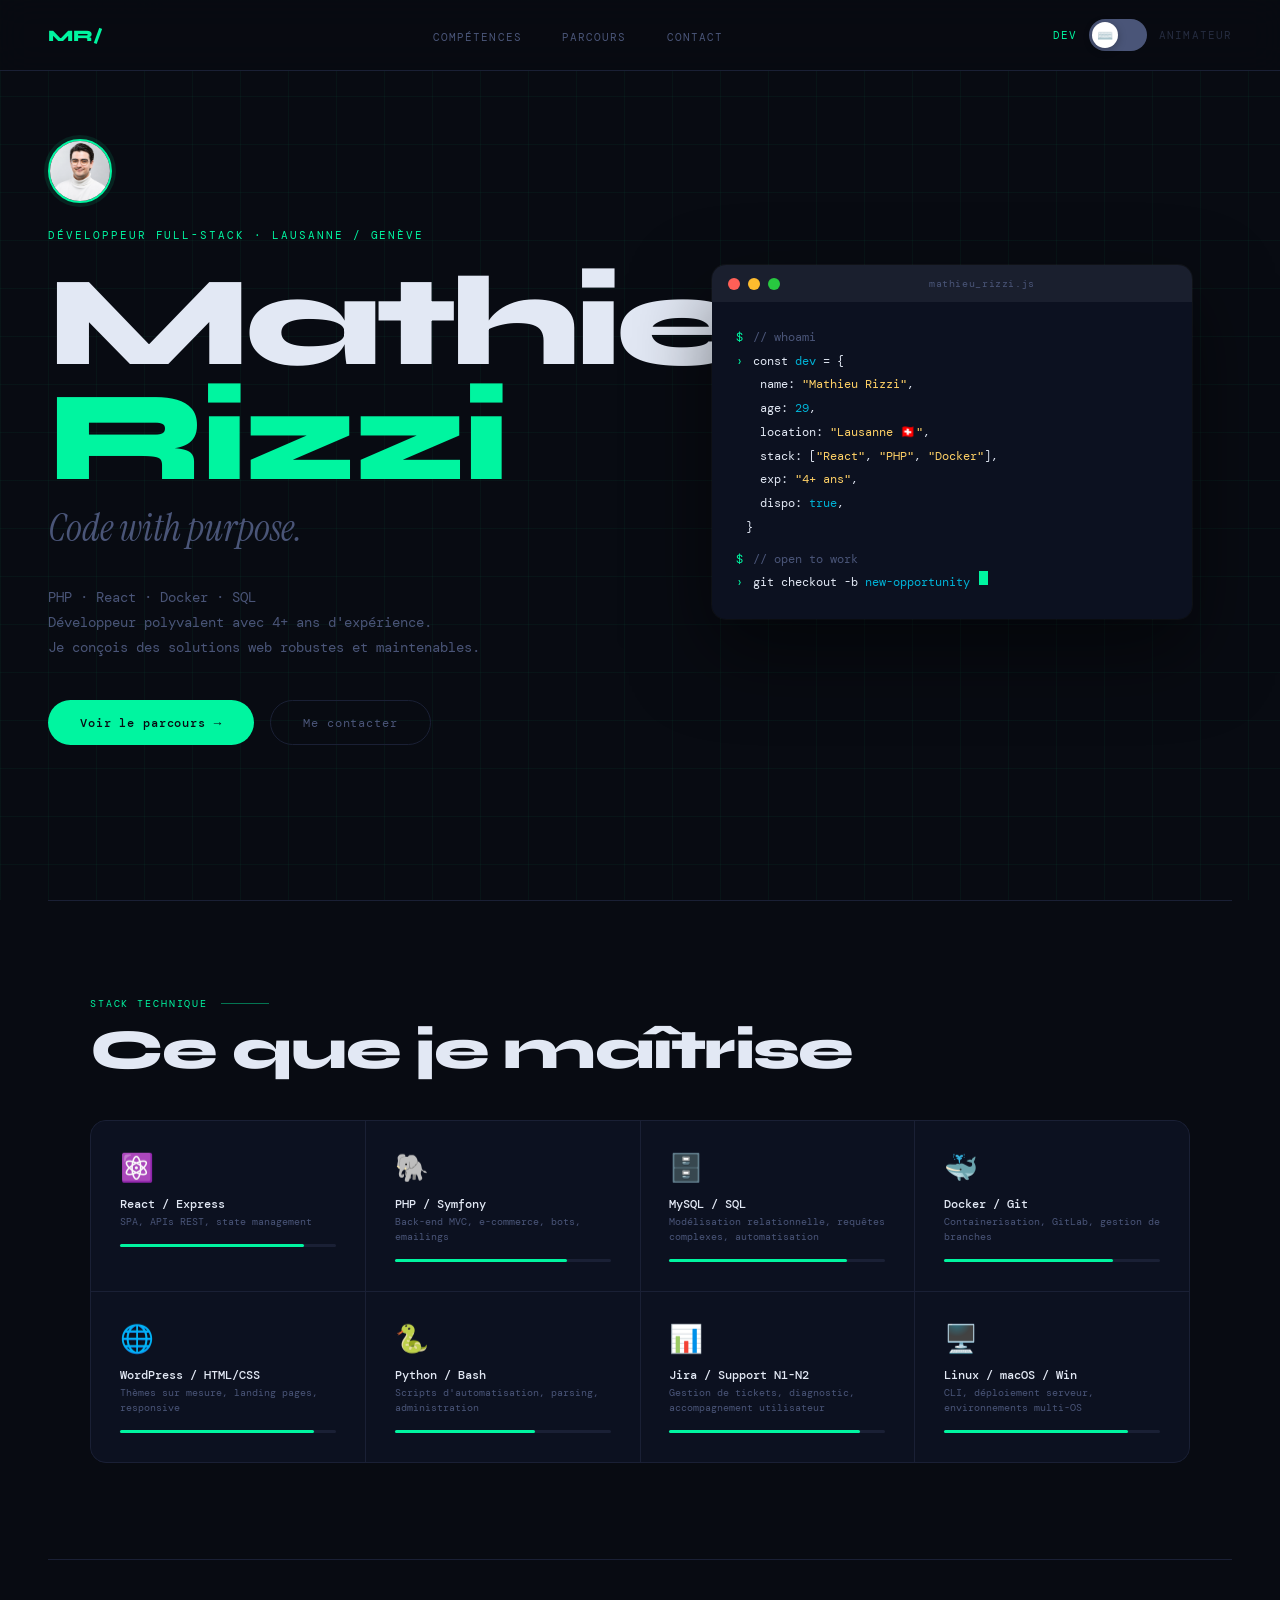
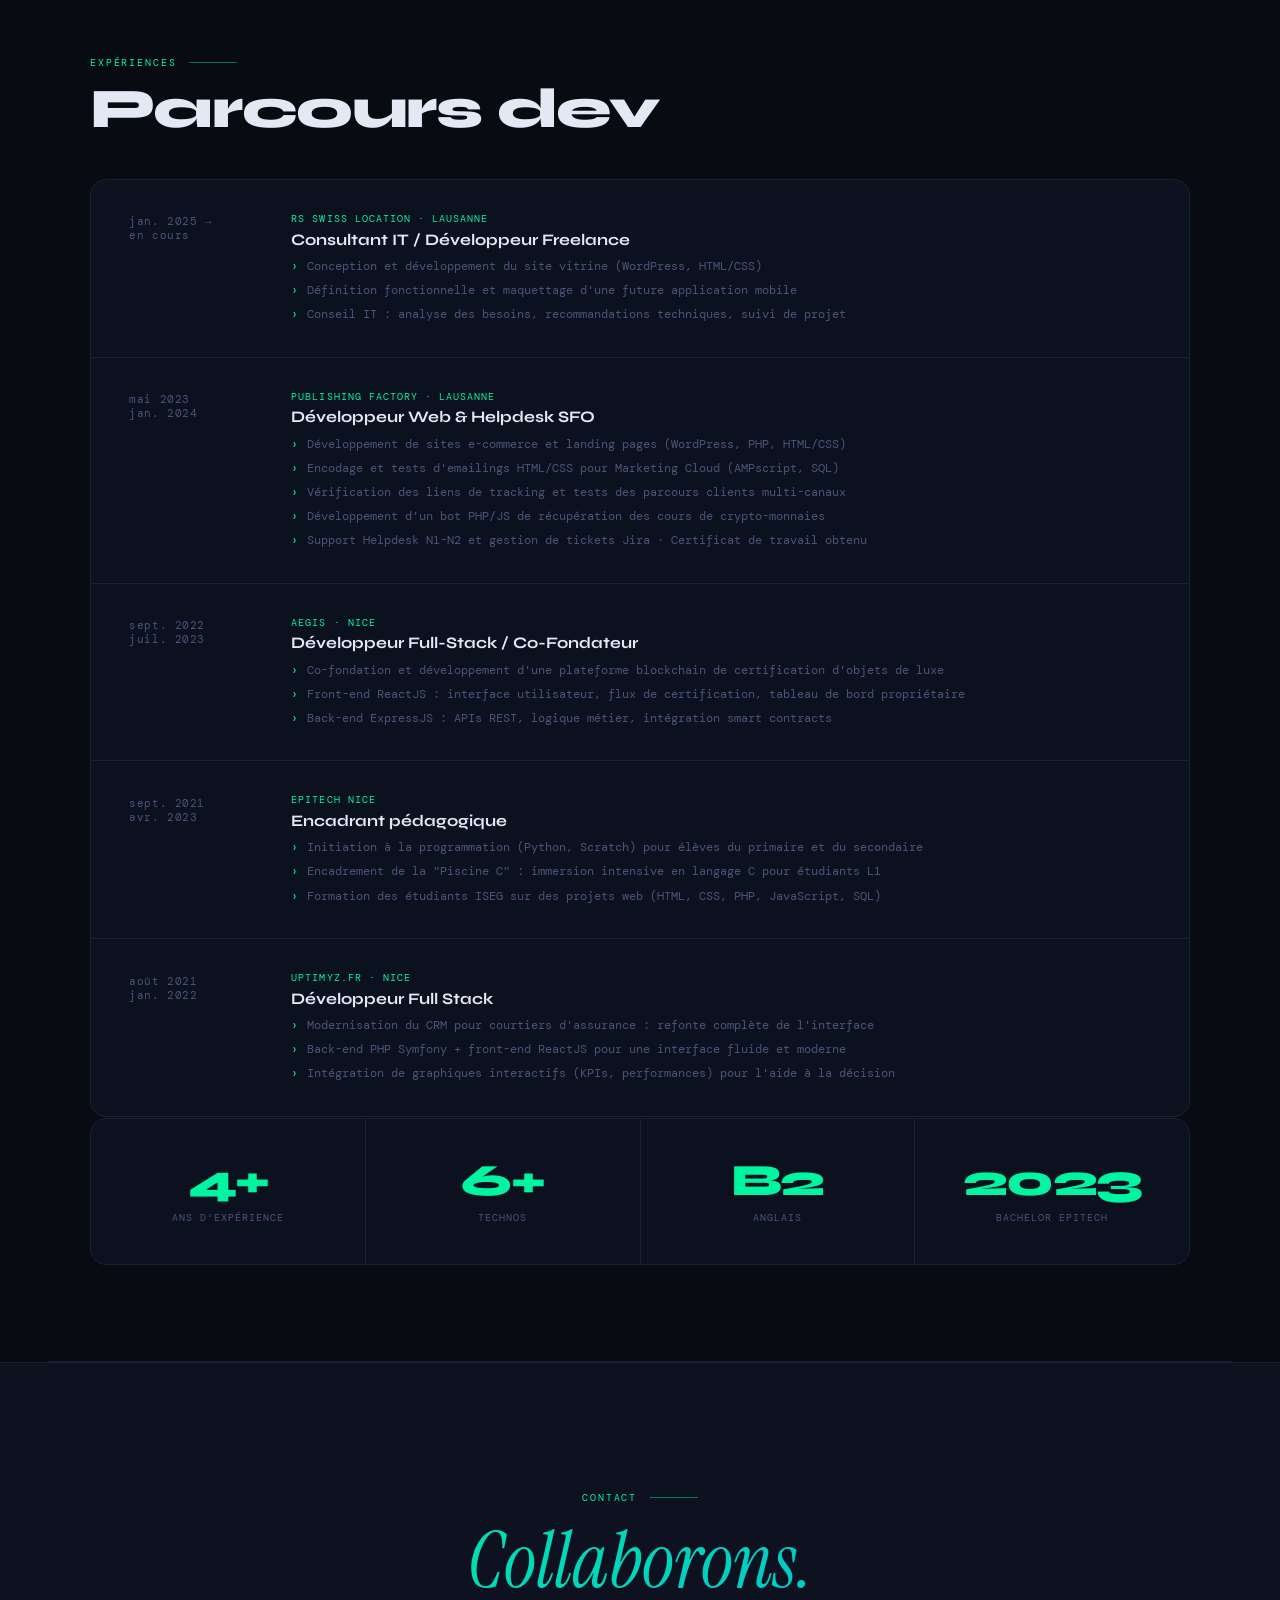
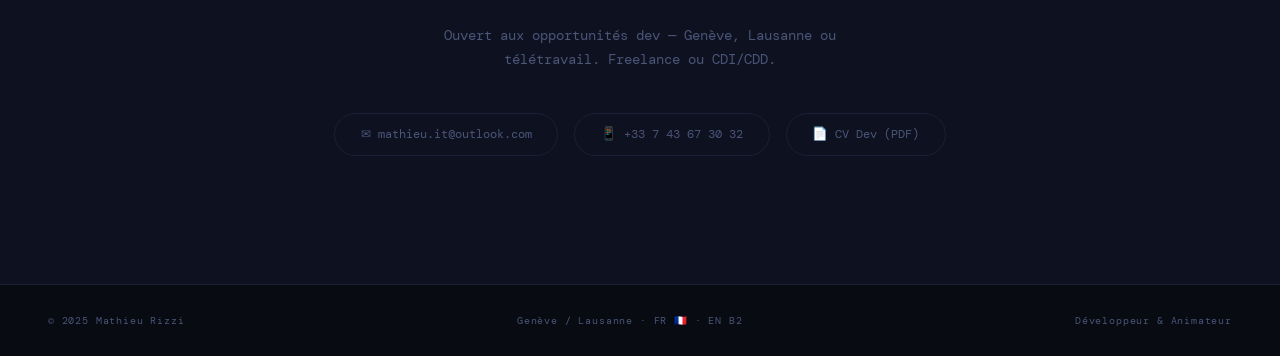
==== commit 0d4f448b: "Add porfil pictur && rework skills section" ====
--- a/index.html
+++ b/index.html
@@ -49,6 +49,7 @@
 
     <!-- ===== DEV : texte gauche + terminal droite ===== -->
     <div class="dev-content hero-left">
+      <div class="hero-avatar"><img src="assets/img/image-pp.png" alt="Mathieu Rizzi"></div>
       <div class="hero-eyebrow">Développeur Full-Stack · Lausanne / Genève</div>
       <h1 class="hero-name">Mathieu<br><span class="acc">Rizzi</span></h1>
       <div class="hero-role">Code with purpose.</div>
@@ -99,7 +100,7 @@
 
     <div class="anim-content hero-right">
       <div class="anim-card-hero">
-        <div class="anim-photo-placeholder">🏕️</div>
+        <div class="anim-photo-placeholder"><img src="assets/img/image-pp.png" alt="Mathieu Rizzi" class="anim-photo"></div>
         <div class="anim-badges">
           <div class="anim-badge orange">🏆 Resp. de camp 2025</div>
           <div class="anim-badge yellow">🎬 Moniteur Cinéma</div>
@@ -127,14 +128,14 @@
         <div class="section-eyebrow">Stack technique</div>
         <h2 class="section-title">Ce que je maîtrise</h2>
         <div class="skills-grid">
-          <div class="skill-card"><span class="skill-icon">⚛️</span><div class="skill-name">React / Express</div><div class="skill-bar"><div class="skill-fill" style="width:85%"></div></div></div>
-          <div class="skill-card"><span class="skill-icon">🐘</span><div class="skill-name">PHP / Symfony</div><div class="skill-bar"><div class="skill-fill" style="width:80%"></div></div></div>
-          <div class="skill-card"><span class="skill-icon">🗄️</span><div class="skill-name">MySQL / SQL</div><div class="skill-bar"><div class="skill-fill" style="width:82%"></div></div></div>
-          <div class="skill-card"><span class="skill-icon">🐳</span><div class="skill-name">Docker / Git</div><div class="skill-bar"><div class="skill-fill" style="width:78%"></div></div></div>
-          <div class="skill-card"><span class="skill-icon">🌐</span><div class="skill-name">WordPress / HTML/CSS</div><div class="skill-bar"><div class="skill-fill" style="width:90%"></div></div></div>
-          <div class="skill-card"><span class="skill-icon">🐍</span><div class="skill-name">Python / Bash</div><div class="skill-bar"><div class="skill-fill" style="width:65%"></div></div></div>
-          <div class="skill-card"><span class="skill-icon">📊</span><div class="skill-name">Jira / Support N1-N2</div><div class="skill-bar"><div class="skill-fill" style="width:88%"></div></div></div>
-          <div class="skill-card"><span class="skill-icon">🖥️</span><div class="skill-name">Linux / macOS / Win</div><div class="skill-bar"><div class="skill-fill" style="width:85%"></div></div></div>
+          <div class="skill-card"><span class="skill-icon">⚛️</span><div class="skill-name">React / Express</div><div class="skill-sub">SPA, APIs REST, state management</div><div class="skill-bar"><div class="skill-fill" style="width:85%"></div></div></div>
+          <div class="skill-card"><span class="skill-icon">🐘</span><div class="skill-name">PHP / Symfony</div><div class="skill-sub">Back-end MVC, e-commerce, bots, emailings</div><div class="skill-bar"><div class="skill-fill" style="width:80%"></div></div></div>
+          <div class="skill-card"><span class="skill-icon">🗄️</span><div class="skill-name">MySQL / SQL</div><div class="skill-sub">Modélisation relationnelle, requêtes complexes, automatisation</div><div class="skill-bar"><div class="skill-fill" style="width:82%"></div></div></div>
+          <div class="skill-card"><span class="skill-icon">🐳</span><div class="skill-name">Docker / Git</div><div class="skill-sub">Containerisation, GitLab, gestion de branches</div><div class="skill-bar"><div class="skill-fill" style="width:78%"></div></div></div>
+          <div class="skill-card"><span class="skill-icon">🌐</span><div class="skill-name">WordPress / HTML/CSS</div><div class="skill-sub">Thèmes sur mesure, landing pages, responsive</div><div class="skill-bar"><div class="skill-fill" style="width:90%"></div></div></div>
+          <div class="skill-card"><span class="skill-icon">🐍</span><div class="skill-name">Python / Bash</div><div class="skill-sub">Scripts d'automatisation, parsing, administration</div><div class="skill-bar"><div class="skill-fill" style="width:65%"></div></div></div>
+          <div class="skill-card"><span class="skill-icon">📊</span><div class="skill-name">Jira / Support N1-N2</div><div class="skill-sub">Gestion de tickets, diagnostic, accompagnement utilisateur</div><div class="skill-bar"><div class="skill-fill" style="width:88%"></div></div></div>
+          <div class="skill-card"><span class="skill-icon">🖥️</span><div class="skill-name">Linux / macOS / Win</div><div class="skill-sub">CLI, déploiement serveur, environnements multi-OS</div><div class="skill-bar"><div class="skill-fill" style="width:85%"></div></div></div>
         </div>
       </div>
 
@@ -142,14 +143,14 @@
         <div class="section-eyebrow">🌟 Atouts</div>
         <h2 class="section-title">Ce que j'apporte</h2>
         <div class="skills-grid">
-          <div class="skill-card"><span class="skill-icon">🎭</span><div class="skill-name">Animation & activités</div><div class="skill-bar"><div class="skill-fill" style="width:95%"></div></div></div>
-          <div class="skill-card"><span class="skill-icon">🎬</span><div class="skill-name">Cinéma & multimédia</div><div class="skill-bar"><div class="skill-fill" style="width:88%"></div></div></div>
-          <div class="skill-card"><span class="skill-icon">👥</span><div class="skill-name">Gestion d'équipe</div><div class="skill-bar"><div class="skill-fill" style="width:90%"></div></div></div>
-          <div class="skill-card"><span class="skill-icon">🏕️</span><div class="skill-name">Logistique de camp</div><div class="skill-bar"><div class="skill-fill" style="width:92%"></div></div></div>
-          <div class="skill-card"><span class="skill-icon">📚</span><div class="skill-name">Pédagogie</div><div class="skill-bar"><div class="skill-fill" style="width:90%"></div></div></div>
-          <div class="skill-card"><span class="skill-icon">💬</span><div class="skill-name">Comm. parents/équipe</div><div class="skill-bar"><div class="skill-fill" style="width:85%"></div></div></div>
-          <div class="skill-card"><span class="skill-icon">🔧</span><div class="skill-name">Adaptation & résilience</div><div class="skill-bar"><div class="skill-fill" style="width:95%"></div></div></div>
-          <div class="skill-card"><span class="skill-icon">📜</span><div class="skill-name">BAFA (Parties 1 & 2)</div><div class="skill-bar"><div class="skill-fill" style="width:100%"></div></div></div>
+          <div class="skill-card"><span class="skill-icon">🎭</span><div class="skill-name">Animation & activités</div><div class="skill-sub">JO, veillées, ateliers créatifs — 6 à 17 ans</div><div class="skill-bar"><div class="skill-fill" style="width:95%"></div></div></div>
+          <div class="skill-card"><span class="skill-icon">🎬</span><div class="skill-name">Cinéma & multimédia</div><div class="skill-sub">Scénario, tournage, montage, réseaux sociaux</div><div class="skill-bar"><div class="skill-fill" style="width:88%"></div></div></div>
+          <div class="skill-card"><span class="skill-icon">👥</span><div class="skill-name">Gestion d'équipe</div><div class="skill-sub">Management de 13 moniteurs, briefings, médiation</div><div class="skill-bar"><div class="skill-fill" style="width:90%"></div></div></div>
+          <div class="skill-card"><span class="skill-icon">🏕️</span><div class="skill-name">Logistique de camp</div><div class="skill-sub">Planning, repas, matériel, prestataires, imprévus</div><div class="skill-bar"><div class="skill-fill" style="width:92%"></div></div></div>
+          <div class="skill-card"><span class="skill-icon">📚</span><div class="skill-name">Pédagogie</div><div class="skill-sub">Transmission adaptée : enfants, ados, étudiants</div><div class="skill-bar"><div class="skill-fill" style="width:90%"></div></div></div>
+          <div class="skill-card"><span class="skill-icon">💬</span><div class="skill-name">Comm. parents/équipe</div><div class="skill-sub">Relation familles, direction, prestataires externes</div><div class="skill-bar"><div class="skill-fill" style="width:85%"></div></div></div>
+          <div class="skill-card"><span class="skill-icon">🔧</span><div class="skill-name">Adaptation & résilience</div><div class="skill-sub">Gestion d'imprévus, réorganisation sous contrainte</div><div class="skill-bar"><div class="skill-fill" style="width:95%"></div></div></div>
+          <div class="skill-card"><span class="skill-icon">📜</span><div class="skill-name">BAFA (Parties 1 & 2)</div><div class="skill-sub">Formation théorique et pratique — obtenu en 2017</div><div class="skill-bar"><div class="skill-fill" style="width:100%"></div></div></div>
         </div>
       </div>
 
@@ -172,23 +173,65 @@
         <div class="exp-list">
           <div class="exp-card">
             <div class="exp-date">jan. 2025 →<br>en cours</div>
-            <div><div class="exp-company">RS Swiss Location · Lausanne</div><div class="exp-role">Consultant IT / Développeur Freelance</div><div class="exp-desc">Conception du site web vitrine et définition fonctionnelle d'une future application mobile.</div></div>
+            <div>
+              <div class="exp-company">RS Swiss Location · Lausanne</div>
+              <div class="exp-role">Consultant IT / Développeur Freelance</div>
+              <div class="exp-desc"><ul>
+                <li>Conception et développement du site vitrine (WordPress, HTML/CSS)</li>
+                <li>Définition fonctionnelle et maquettage d'une future application mobile</li>
+                <li>Conseil IT : analyse des besoins, recommandations techniques, suivi de projet</li>
+              </ul></div>
+            </div>
           </div>
           <div class="exp-card">
             <div class="exp-date">mai 2023<br>jan. 2024</div>
-            <div><div class="exp-company">Publishing Factory · Lausanne</div><div class="exp-role">Développeur Web & Helpdesk SFO</div><div class="exp-desc">Sites e-commerce (WordPress/PHP), automatisation marketing (SQL, AMPscript), support Jira N1-N2. Bot crypto PHP/JS. Certificat de travail obtenu.</div></div>
+            <div>
+              <div class="exp-company">Publishing Factory · Lausanne</div>
+              <div class="exp-role">Développeur Web & Helpdesk SFO</div>
+              <div class="exp-desc"><ul>
+                <li>Développement de sites e-commerce et landing pages (WordPress, PHP, HTML/CSS)</li>
+                <li>Encodage et tests d'emailings HTML/CSS pour Marketing Cloud (AMPscript, SQL)</li>
+                <li>Vérification des liens de tracking et tests des parcours clients multi-canaux</li>
+                <li>Développement d'un bot PHP/JS de récupération des cours de crypto-monnaies</li>
+                <li>Support Helpdesk N1-N2 et gestion de tickets Jira · Certificat de travail obtenu</li>
+              </ul></div>
+            </div>
           </div>
           <div class="exp-card">
             <div class="exp-date">sept. 2022<br>juil. 2023</div>
-            <div><div class="exp-company">AEGIS · Nice</div><div class="exp-role">Développeur Full-Stack / Co-Fondateur</div><div class="exp-desc">Plateforme blockchain de certification d'objets de luxe. Stack ReactJS + ExpressJS.</div></div>
+            <div>
+              <div class="exp-company">AEGIS · Nice</div>
+              <div class="exp-role">Développeur Full-Stack / Co-Fondateur</div>
+              <div class="exp-desc"><ul>
+                <li>Co-fondation et développement d'une plateforme blockchain de certification d'objets de luxe</li>
+                <li>Front-end ReactJS : interface utilisateur, flux de certification, tableau de bord propriétaire</li>
+                <li>Back-end ExpressJS : APIs REST, logique métier, intégration smart contracts</li>
+              </ul></div>
+            </div>
           </div>
           <div class="exp-card">
             <div class="exp-date">sept. 2021<br>avr. 2023</div>
-            <div><div class="exp-company">Epitech Nice</div><div class="exp-role">Encadrant pédagogique</div><div class="exp-desc">Initiation à la programmation (primaire/secondaire), piscine C, formation ISEG (HTML, CSS, PHP, JS, SQL).</div></div>
+            <div>
+              <div class="exp-company">Epitech Nice</div>
+              <div class="exp-role">Encadrant pédagogique</div>
+              <div class="exp-desc"><ul>
+                <li>Initiation à la programmation (Python, Scratch) pour élèves du primaire et du secondaire</li>
+                <li>Encadrement de la "Piscine C" : immersion intensive en langage C pour étudiants L1</li>
+                <li>Formation des étudiants ISEG sur des projets web (HTML, CSS, PHP, JavaScript, SQL)</li>
+              </ul></div>
+            </div>
           </div>
           <div class="exp-card">
             <div class="exp-date">août 2021<br>jan. 2022</div>
-            <div><div class="exp-company">Uptimyz.fr · Nice</div><div class="exp-role">Développeur Full Stack</div><div class="exp-desc">Modernisation CRM : dashboards interactifs, PHP Symfony + ReactJS, graphiques de performance pour courtiers.</div></div>
+            <div>
+              <div class="exp-company">Uptimyz.fr · Nice</div>
+              <div class="exp-role">Développeur Full Stack</div>
+              <div class="exp-desc"><ul>
+                <li>Modernisation du CRM pour courtiers d'assurance : refonte complète de l'interface</li>
+                <li>Back-end PHP Symfony + front-end ReactJS pour une interface fluide et moderne</li>
+                <li>Intégration de graphiques interactifs (KPIs, performances) pour l'aide à la décision</li>
+              </ul></div>
+            </div>
           </div>
         </div>
         <div class="stats-band">
@@ -205,27 +248,80 @@
         <div class="exp-list">
           <div class="exp-card">
             <div class="exp-date">Été 2025</div>
-            <div><div class="exp-company">Evazion · Champéry (VS)</div><div class="exp-role">🏆 Responsable de camp</div><div class="exp-desc">60 enfants encadrés, 13 moniteurs supervisés. Organisation logistique et pédagogique complète. Médiation, imprévus, relation prestataires et parents. Certificat obtenu.</div></div>
+            <div>
+              <div class="exp-company">Evazion · Champéry (VS)</div>
+              <div class="exp-role">🏆 Responsable de camp</div>
+              <div class="exp-desc"><ul>
+                <li>Encadrement de 60 enfants et supervision de 13 moniteurs sur 7 semaines</li>
+                <li>Organisation des plannings quotidiens, logistique repas, hébergement et matériel</li>
+                <li>Communication régulière avec parents, prestataires et direction Evazion</li>
+                <li>Accompagnement des jeunes moniteurs en difficulté et médiation de conflits internes</li>
+                <li>Réorganisation d'activités en cas d'imprévus · Certificat de travail obtenu</li>
+              </ul></div>
+            </div>
           </div>
           <div class="exp-card">
             <div class="exp-date">Été 2024</div>
-            <div><div class="exp-company">Evazion · Suisse romande</div><div class="exp-role">🥈 Adjoint responsable de camp</div><div class="exp-desc">Soutien au chef de camp, observation terrain, accompagnement moniteurs, appui organisationnel. 2 mois. Certificat obtenu.</div></div>
+            <div>
+              <div class="exp-company">Evazion · Suisse romande</div>
+              <div class="exp-role">🥈 Adjoint responsable de camp</div>
+              <div class="exp-desc"><ul>
+                <li>Soutien direct au chef de camp pour les décisions logistiques et pédagogiques</li>
+                <li>Observation terrain : retours quotidiens sur la vie du camp et le bien-être des enfants</li>
+                <li>Accompagnement des moniteurs lors des JO, veillées et animations</li>
+                <li>Appui à la révision des réservations et à la gestion administrative · 2 mois · Certificat obtenu</li>
+              </ul></div>
+            </div>
           </div>
           <div class="exp-card">
             <div class="exp-date">2020 – 2023</div>
-            <div><div class="exp-company">Evazion · Suisse romande</div><div class="exp-role">🎬 Moniteur Cinéma / Multimédia</div><div class="exp-desc">Ateliers créatifs (scénario, tournage, montage), encadrement adolescents, gestion contenu photo/vidéo et réseaux sociaux. 3 étés + 9 mois. Attestations obtenues.</div></div>
+            <div>
+              <div class="exp-company">Evazion · Suisse romande</div>
+              <div class="exp-role">🎬 Moniteur Cinéma / Multimédia</div>
+              <div class="exp-desc"><ul>
+                <li>Animation d'ateliers complets : écriture de scénario, découpage, tournage, montage vidéo, gestion du son</li>
+                <li>Direction des enfants et ados dans les rôles d'acteurs ou techniciens</li>
+                <li>Production de courts-métrages collectifs présentés en fin de semaine</li>
+                <li>Gestion du contenu photo/vidéo et des réseaux sociaux du camp · 3 étés + 9 mois · Attestations obtenues</li>
+              </ul></div>
+            </div>
           </div>
           <div class="exp-card">
             <div class="exp-date">2019</div>
-            <div><div class="exp-company">Evazion · Suisse romande</div><div class="exp-role">📹 Moniteur / Caméraman Reporter</div><div class="exp-desc">Création de contenus visuels (vidéo, photo, diaporama). Gestion des réseaux sociaux du camp.</div></div>
+            <div>
+              <div class="exp-company">Evazion · Suisse romande</div>
+              <div class="exp-role">📹 Moniteur / Caméraman Reporter</div>
+              <div class="exp-desc"><ul>
+                <li>Création de contenus visuels : vidéo, films, albums photo et diaporamas</li>
+                <li>Prises de vue lors des activités et événements du camp</li>
+                <li>Montage vidéo, élaboration de supports audiovisuels et gestion du son</li>
+                <li>Responsable du contenu visuel des réseaux sociaux · 9 mois · Attestation obtenue</li>
+              </ul></div>
+            </div>
           </div>
           <div class="exp-card">
             <div class="exp-date">2017 – 2020</div>
-            <div><div class="exp-company">Menton & Roquebrun Cap Martin</div><div class="exp-role">🎨 Animateur Périscolaire</div><div class="exp-desc">Activités ludiques, sportives et créatives. Aide aux devoirs, coordination avec l'équipe éducative.</div></div>
+            <div>
+              <div class="exp-company">Menton & Roquebrun Cap Martin</div>
+              <div class="exp-role">🎨 Animateur Périscolaire</div>
+              <div class="exp-desc"><ul>
+                <li>Animation d'activités ludiques, sportives et créatives pour enfants du primaire</li>
+                <li>Aide aux devoirs, surveillance des repas et gestion des temps calmes</li>
+                <li>Coordination avec l'équipe éducative dans le respect du cadre institutionnel</li>
+              </ul></div>
+            </div>
           </div>
           <div class="exp-card">
             <div class="exp-date">2016</div>
-            <div><div class="exp-company">Astrorama · Nice Côte d'Azur</div><div class="exp-role">🔭 Animateur Conférencier Astronomie</div><div class="exp-desc">Conférences et vulgarisation scientifique, ateliers interactifs, observations astronomiques publiques.</div></div>
+            <div>
+              <div class="exp-company">Astrorama · Nice Côte d'Azur</div>
+              <div class="exp-role">🔭 Animateur Conférencier Astronomie</div>
+              <div class="exp-desc"><ul>
+                <li>Animation de conférences sur l'astronomie et vulgarisation scientifique</li>
+                <li>Organisation d'ateliers interactifs pour enfants et adultes</li>
+                <li>Mise en place d'observations astronomiques publiques pour le grand public</li>
+              </ul></div>
+            </div>
           </div>
         </div>
         <div class="stats-band">
--- a/styles.css
+++ b/styles.css
@@ -242,6 +242,24 @@
 }
 @keyframes blink { 0%,100%{opacity:1} 50%{opacity:0} }
 
+/* ---- Avatar (dev) ---- */
+.hero-avatar {
+  width: 64px;
+  height: 64px;
+  border-radius: 50%;
+  overflow: hidden;
+  margin-bottom: 1.6rem;
+  border: 2px solid var(--dev-accent);
+  box-shadow: 0 0 0 4px rgba(0,245,160,0.1);
+  flex-shrink: 0;
+}
+.hero-avatar img {
+  width: 100%;
+  height: 100%;
+  object-fit: cover;
+  object-position: center top;
+}
+
 /* ---- Anim card (animateur) ---- */
 .anim-card-hero {
   width: 100%;
@@ -265,6 +283,14 @@
   position: relative;
   overflow: hidden;
   box-shadow: 0 20px 60px rgba(255,107,53,0.2);
+}
+.anim-photo {
+  position: absolute;
+  inset: 0;
+  width: 100%;
+  height: 100%;
+  object-fit: cover;
+  object-position: center top;
 }
 .anim-photo-placeholder::after {
   content: '';
@@ -467,7 +493,7 @@
    ============================================================ */
 .skills-grid {
   display: grid;
-  grid-template-columns: repeat(auto-fill, minmax(195px, 1fr));
+  grid-template-columns: repeat(4, 1fr);
   gap: 1px;
   border-radius: 16px;
   overflow: hidden;
@@ -497,6 +523,15 @@
 .skill-fill { position: absolute; top: 0; left: 0; height: 100%; border-radius: 100px; transition: background 0.5s; }
 body.dev-mode  .skill-fill { background: var(--dev-accent); }
 body.anim-mode .skill-fill { background: var(--anim-accent); }
+
+.skill-sub {
+  font-size: 0.63rem;
+  line-height: 1.45;
+  margin-top: 0.22rem;
+  transition: color 0.5s;
+}
+body.dev-mode  .skill-sub { color: var(--dev-muted); font-family: 'DM Mono', monospace; }
+body.anim-mode .skill-sub { color: var(--anim-muted); font-family: 'Nunito', sans-serif; font-size: 0.74rem; }
 
 /* ============================================================
    EXPERIENCE LIST
@@ -573,6 +608,12 @@
 body.dev-mode  .exp-desc { color: var(--dev-muted); font-family: 'DM Mono', monospace; }
 body.anim-mode .exp-desc { color: var(--anim-muted); font-family: 'Nunito', sans-serif; font-size: 0.88rem; }
 
+.exp-desc ul { list-style: none; padding-left: 0; margin-top: 0.35rem; display: flex; flex-direction: column; gap: 0.22rem; }
+.exp-desc li { display: flex; gap: 0.55rem; line-height: 1.65; }
+.exp-desc li::before { content: '›'; flex-shrink: 0; transition: color 0.5s; }
+body.dev-mode  .exp-desc li::before { color: var(--dev-accent); }
+body.anim-mode .exp-desc li::before { color: var(--anim-accent); }
+
 /* ============================================================
    STATS
    ============================================================ */
@@ -718,7 +759,7 @@
 @media (max-width: 1024px) {
   .hero .switch-wrap { gap: 2.5rem; }
   .terminal-body { font-size: 0.72rem; }
-  .skills-grid { grid-template-columns: repeat(auto-fill, minmax(170px, 1fr)); }
+  .skills-grid { grid-template-columns: repeat(4, 1fr); }
 }
 
 /* ============================================================
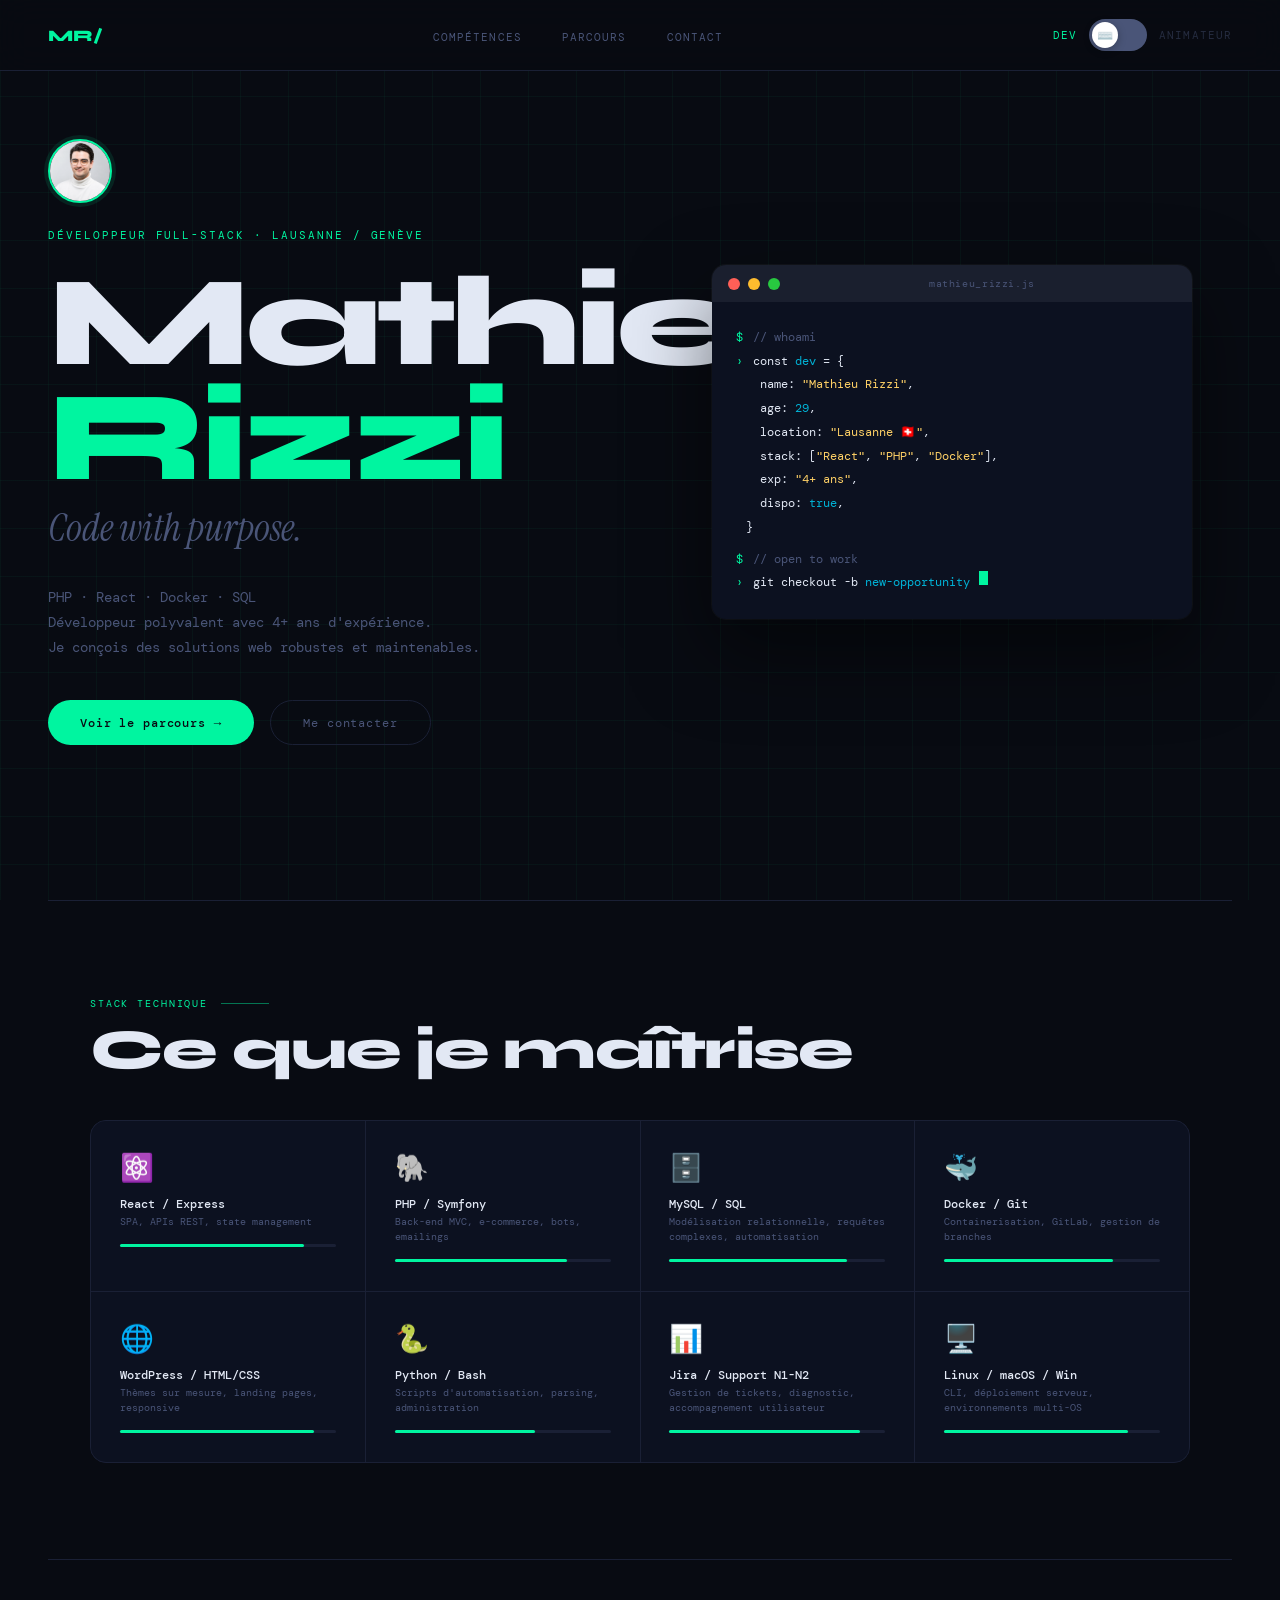
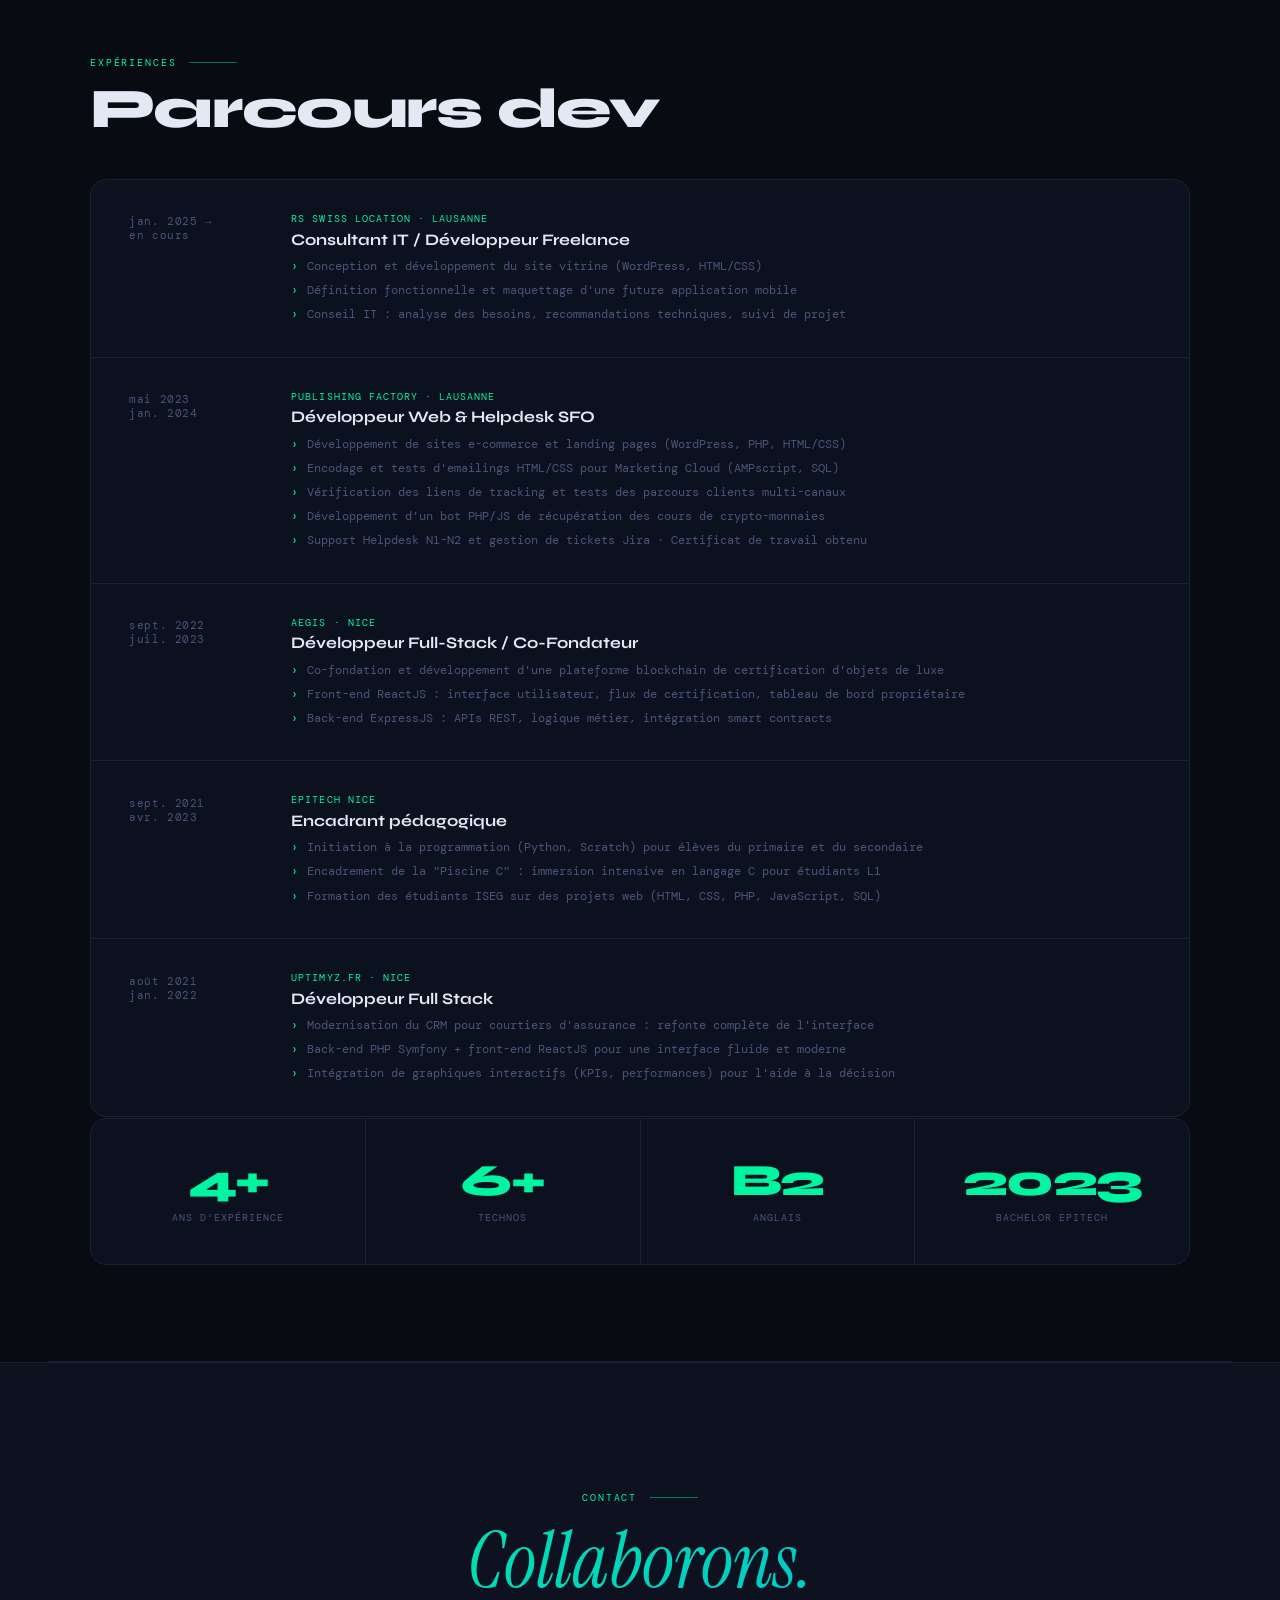
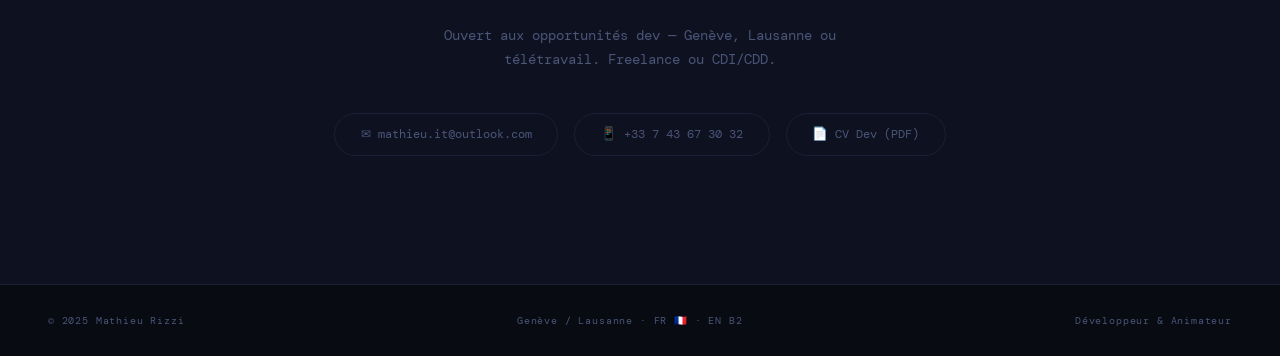
==== commit 4ea59000: "correction/clarification" ====
--- a/index.html
+++ b/index.html
@@ -91,7 +91,7 @@
       <h1 class="hero-name">Mathieu<br><span class="acc">Rizzi</span></h1>
       <div class="hero-role">L'aventure, c'est mon quotidien.</div>
       <p class="hero-desc">6 ans chez Evazion en Suisse romande 🏔️<br>
-      Du caméraman au responsable de 60 enfants<br>et 13 moniteurs. BAFA. Créativité &amp; énergie !</p>
+      Du caméraman au responsable de plus de 300 enfants<br>et plus de 25 moniteurs. BAFA. Créativité &amp; énergie !</p>
       <div class="hero-cta">
         <a href="#experience" class="btn-primary">🏕️ Voir le parcours</a>
         <a href="#contact" class="btn-secondary">Me contacter</a>
@@ -104,8 +104,8 @@
         <div class="anim-badges">
           <div class="anim-badge orange">🏆 Resp. de camp 2025</div>
           <div class="anim-badge yellow">🎬 Moniteur Cinéma</div>
-          <div class="anim-badge green">📜 BAFA certifié</div>
-          <div class="anim-badge orange">👥 13 moniteurs managés</div>
+          <div class="anim-badge green">📜 BAFA parties 1 & 2</div>
+          <div class="anim-badge orange">👥 25+ moniteurs managés</div>
           <div class="anim-badge yellow">⭐ 300+ enfants encadrés</div>
           <div class="anim-badge green">🏔️ 6 étés en Suisse</div>
         </div>
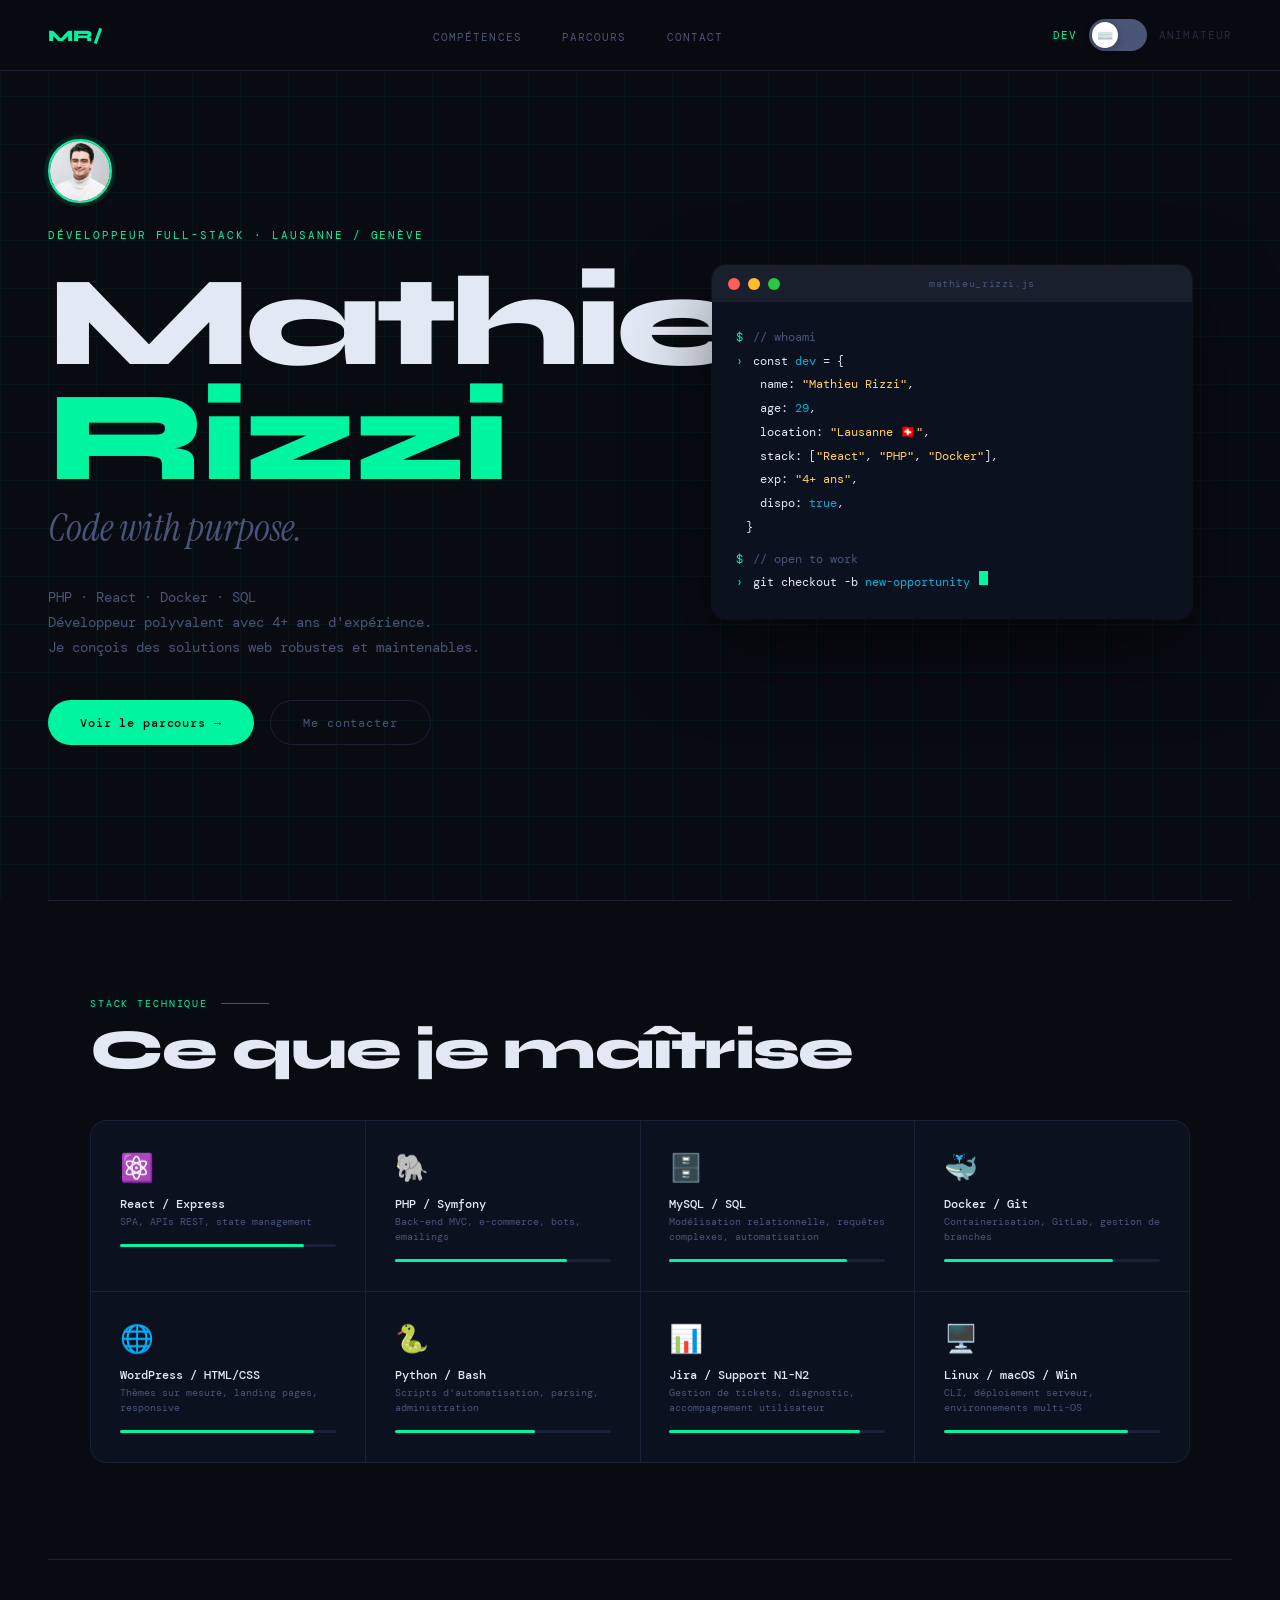
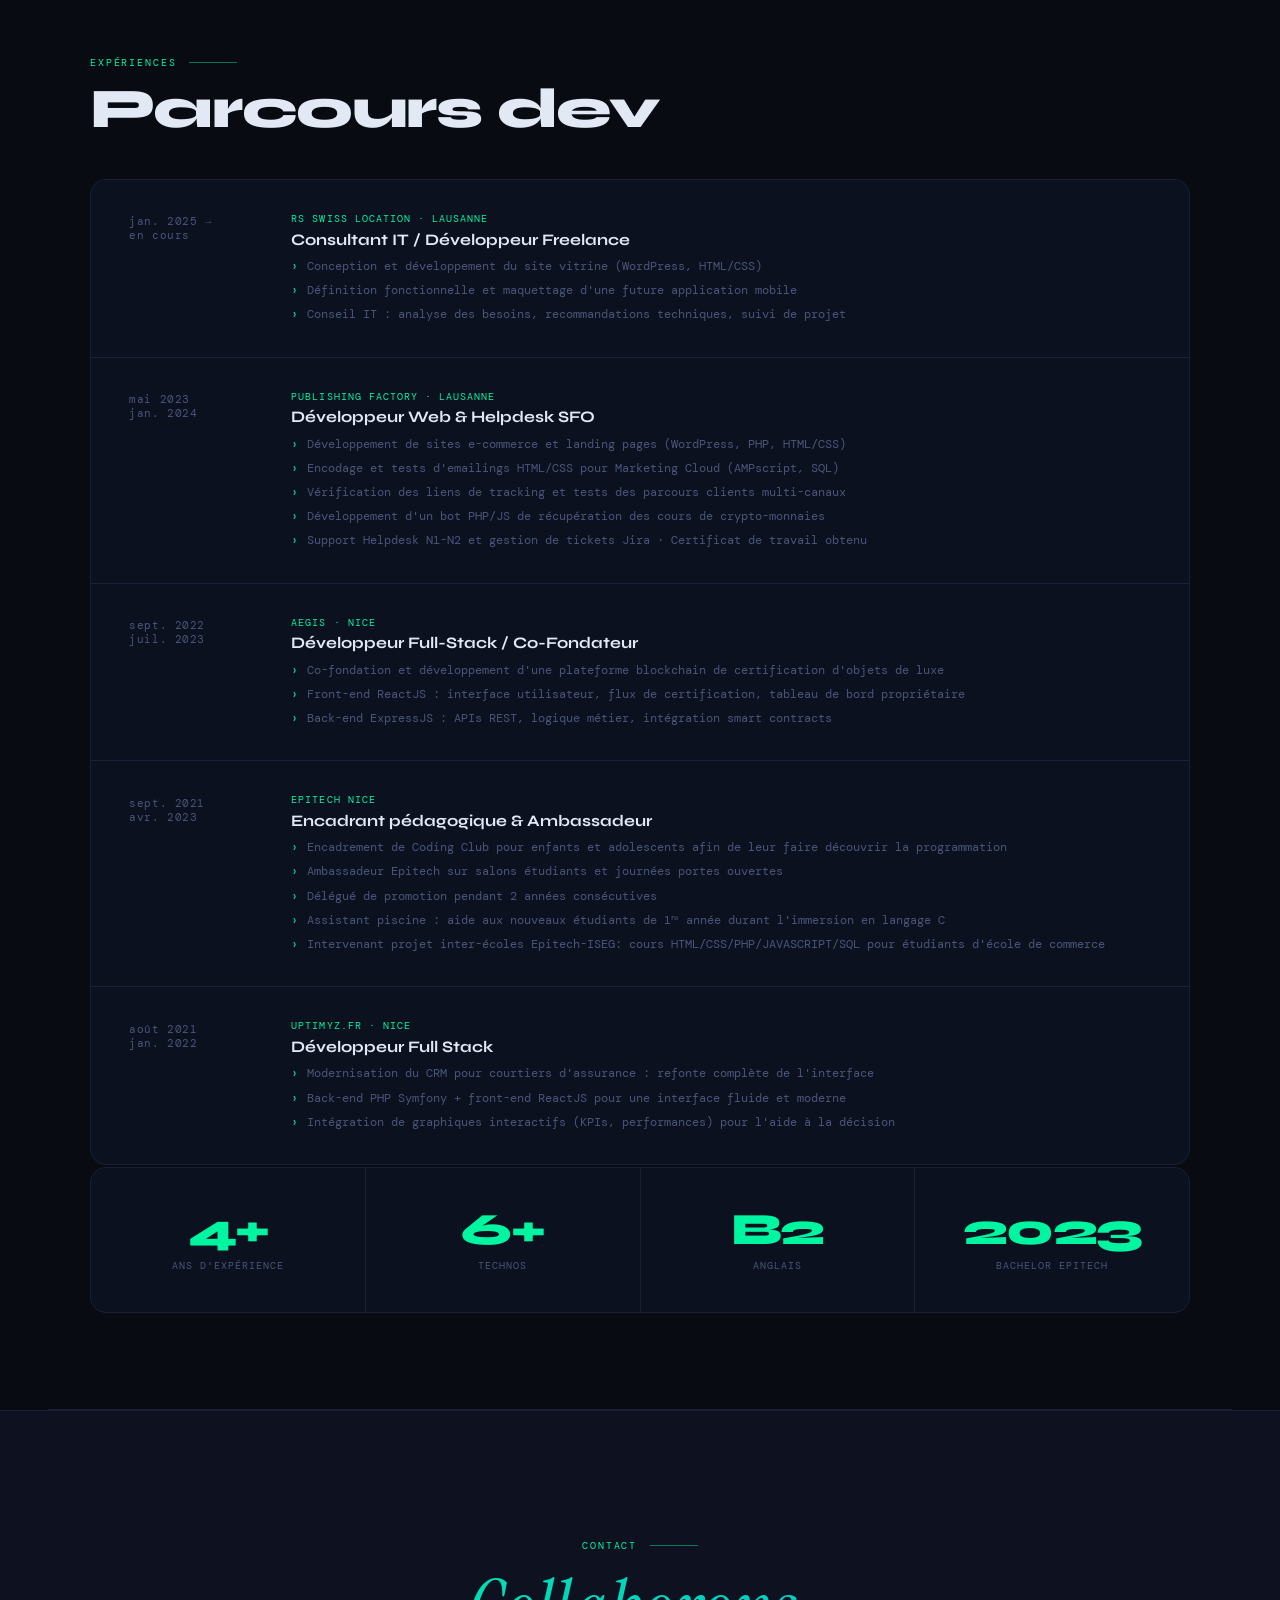
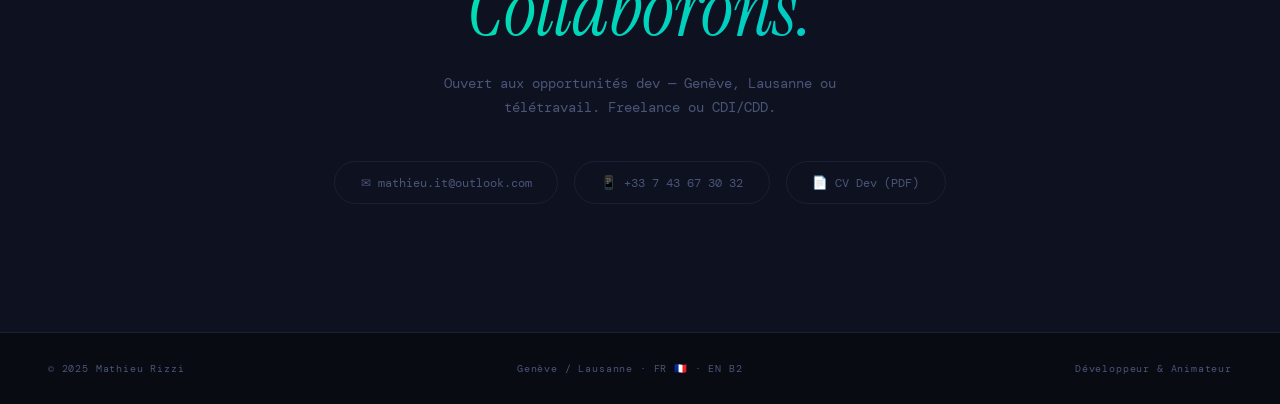
==== commit bd80f7e6: "Add Epitech description Co-authored-by: Copilot <copilot@github.com>" ====
--- a/index.html
+++ b/index.html
@@ -213,11 +213,13 @@
             <div class="exp-date">sept. 2021<br>avr. 2023</div>
             <div>
               <div class="exp-company">Epitech Nice</div>
-              <div class="exp-role">Encadrant pédagogique</div>
-              <div class="exp-desc"><ul>
-                <li>Initiation à la programmation (Python, Scratch) pour élèves du primaire et du secondaire</li>
-                <li>Encadrement de la "Piscine C" : immersion intensive en langage C pour étudiants L1</li>
-                <li>Formation des étudiants ISEG sur des projets web (HTML, CSS, PHP, JavaScript, SQL)</li>
+              <div class="exp-role">Encadrant pédagogique & Ambassadeur</div>
+              <div class="exp-desc"><ul>
+                <li>Encadrement de Coding Club pour enfants et adolescents afin de leur faire découvrir la programmation</li>
+                <li>Ambassadeur Epitech sur salons étudiants et journées portes ouvertes</li>
+                <li>Délégué de promotion pendant 2 années consécutives</li>
+                <li>Assistant piscine : aide aux nouveaux étudiants de 1ʳᵉ année durant l'immersion en langage C</li>
+                <li>Intervenant projet inter-écoles Epitech-ISEG: cours HTML/CSS/PHP/JAVASCRIPT/SQL pour étudiants d'école de commerce</li>
               </ul></div>
             </div>
           </div>
@@ -283,6 +285,20 @@
                 <li>Direction des enfants et ados dans les rôles d'acteurs ou techniciens</li>
                 <li>Production de courts-métrages collectifs présentés en fin de semaine</li>
                 <li>Gestion du contenu photo/vidéo et des réseaux sociaux du camp · 3 étés + 9 mois · Attestations obtenues</li>
+              </ul></div>
+            </div>
+          </div>
+          <div class="exp-card">
+            <div class="exp-date">2021 – 2023</div>
+            <div>
+              <div class="exp-company">Epitech Nice</div>
+              <div class="exp-role">👨‍🏫 Encadrant Coding Club & Ambassadeur</div>
+              <div class="exp-desc"><ul>
+                <li>Encadrement d'enfants et d'adolescents lors d'ateliers Coding Club pour découvrir la programmation</li>
+                <li>Ambassadeur Epitech sur salons étudiants et journées portes ouvertes</li>
+                <li>Délégué de promotion pendant 2 années consécutives</li>
+                <li>Assistant piscine : aide aux nouveaux étudiants de 1ʳᵉ année durant l'immersion en langage C</li>
+                <li>Intervenant projet inter-écoles : cours HTML/CSS/PHP pour étudiants d'école de commerce</li>
               </ul></div>
             </div>
           </div>
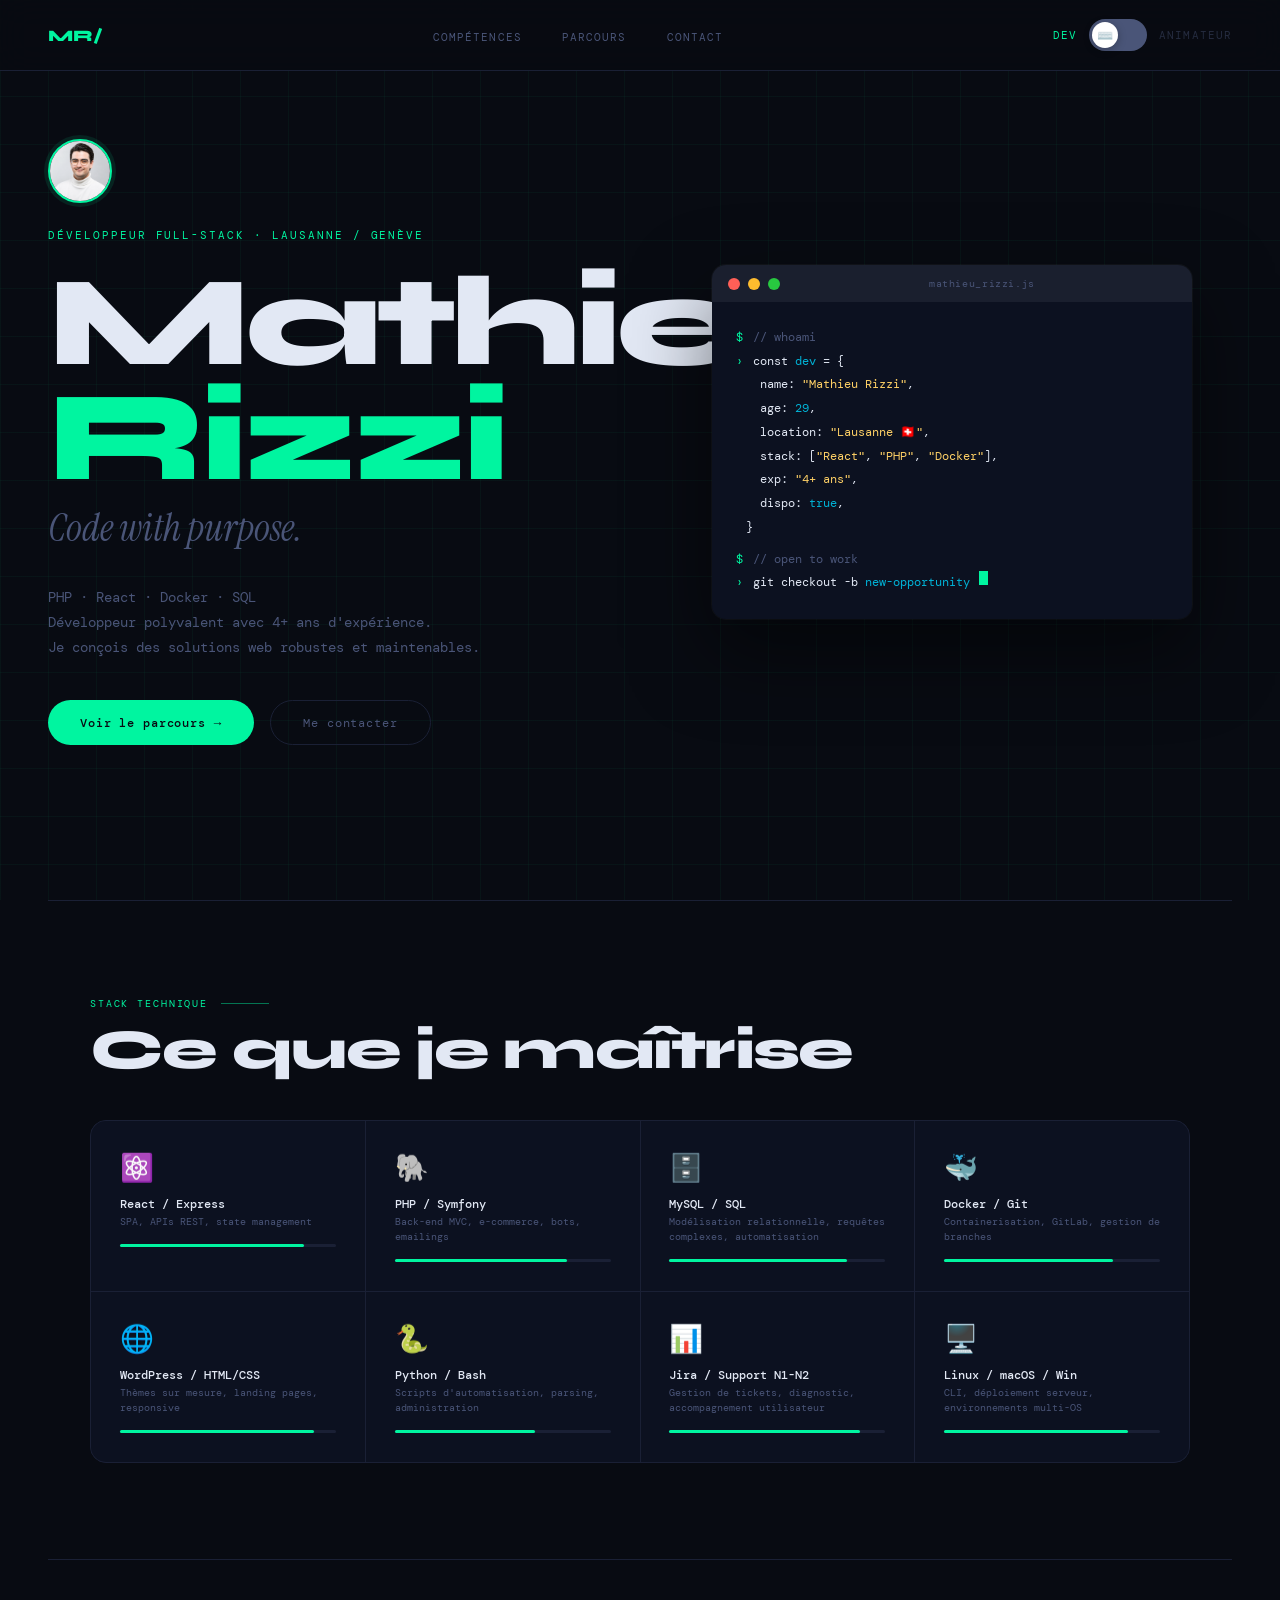
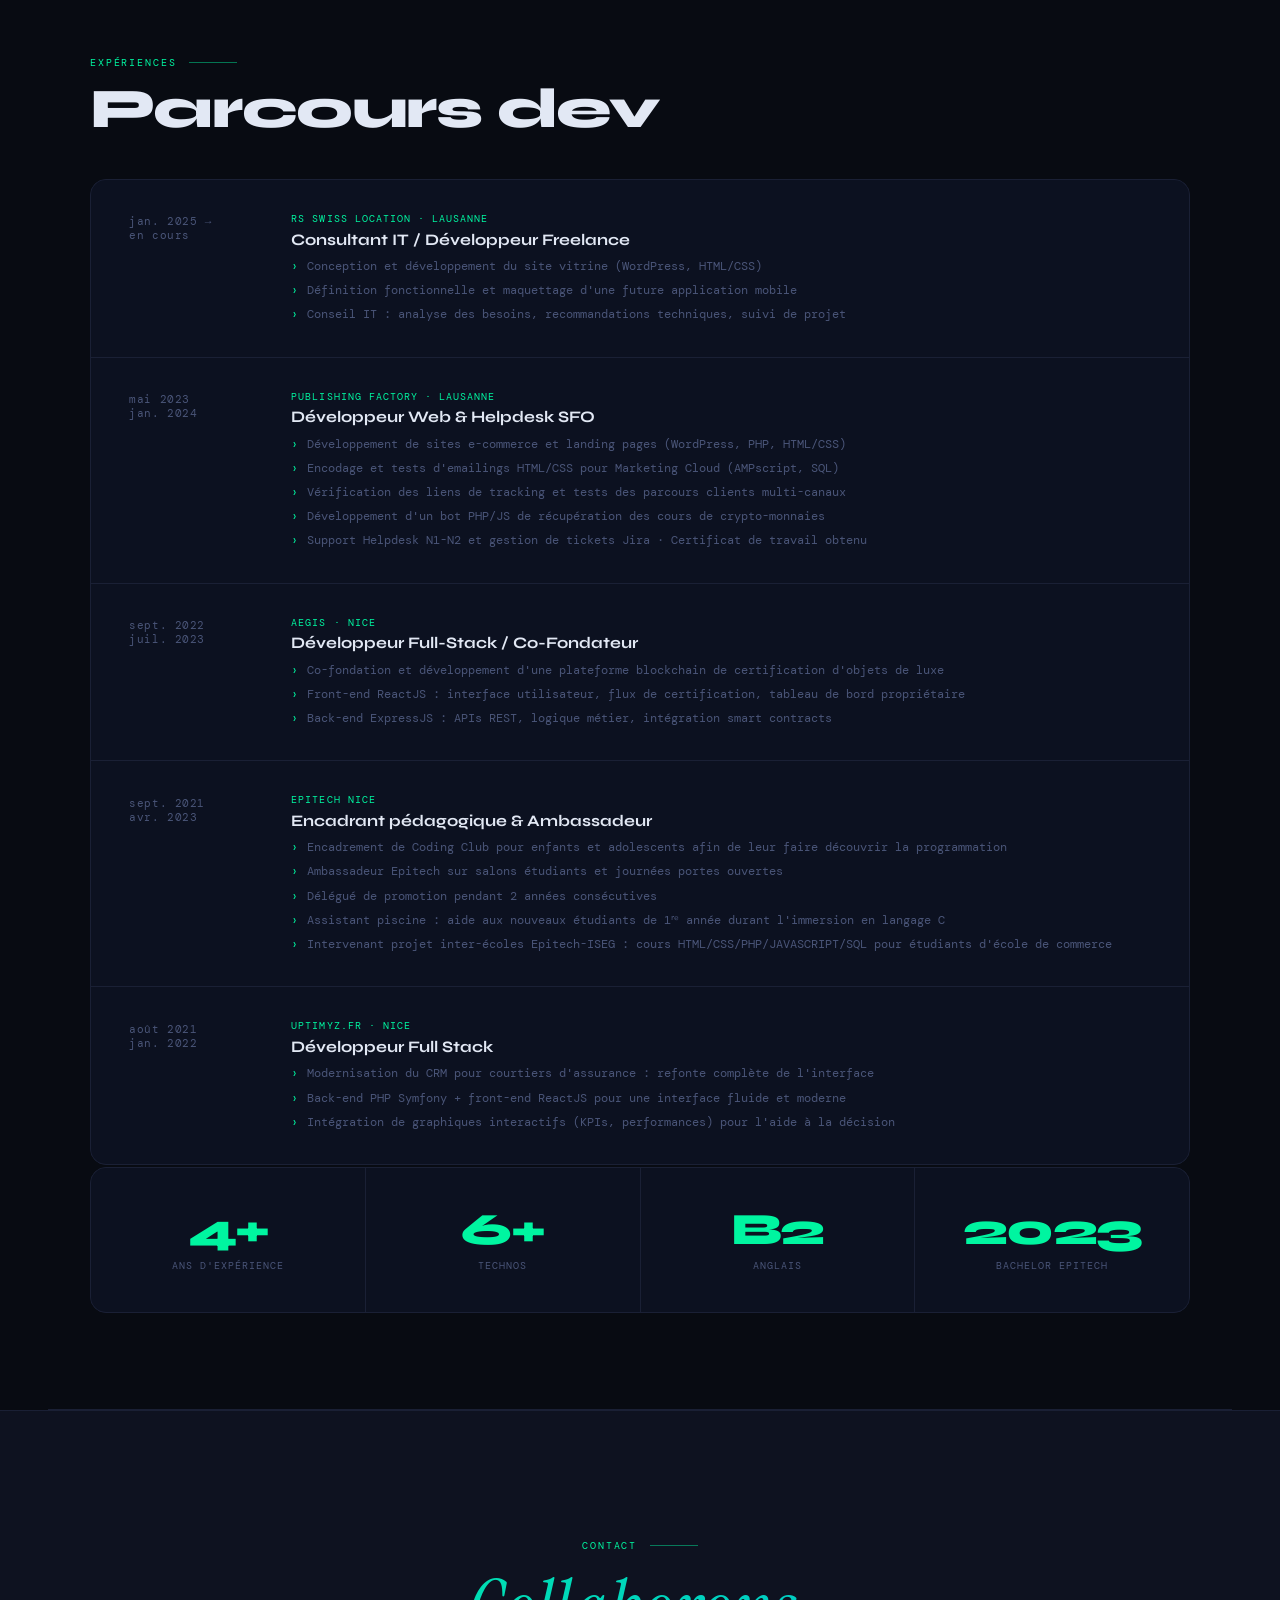
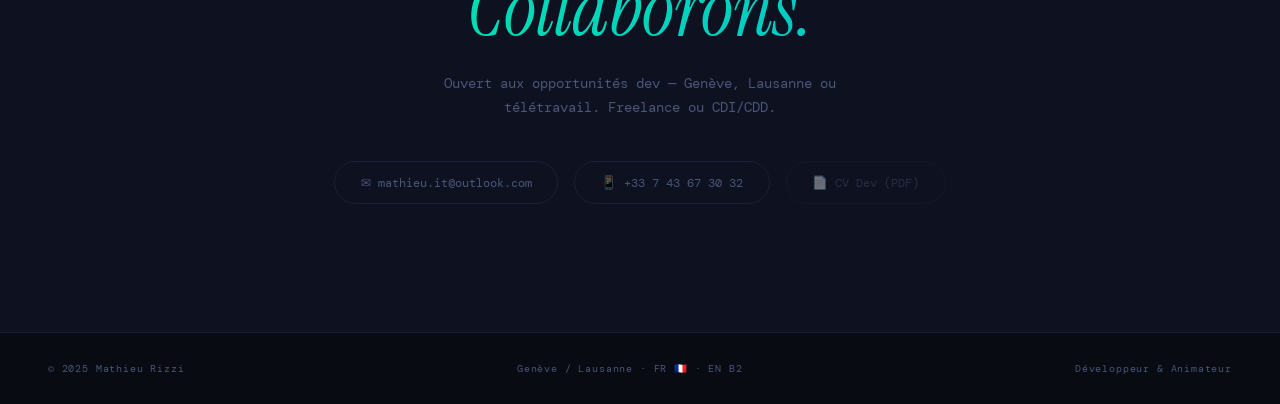
==== commit e6bb8009: "refactor: split monolithic CSS/JS into modular architecture CSS split into 5 focused files (base, na" ====
--- a/index.html
+++ b/index.html
@@ -1,25 +1,51 @@
 <!DOCTYPE html>
 <html lang="fr">
 <head>
-<meta charset="UTF-8">
-<meta name="viewport" content="width=device-width, initial-scale=1.0">
-<title>Mathieu Rizzi</title>
-<link rel="preconnect" href="https://fonts.googleapis.com">
-<link href="https://fonts.googleapis.com/css2?family=Syne:wght@400;700;800&family=DM+Mono:wght@400;500&family=Nunito:wght@400;700;800;900&family=Instrument+Serif:ital@1&display=swap" rel="stylesheet">
-
-<link rel="stylesheet" href="styles.css">
-
+  <meta charset="UTF-8">
+  <meta name="viewport" content="width=device-width, initial-scale=1.0">
+  <title>Mathieu Rizzi — Développeur Full-Stack & Animateur</title>
+
+  <!-- SEO -->
+  <meta name="description" content="Mathieu Rizzi — Développeur Full-Stack (PHP, React, Docker) basé à Lausanne / Genève. Également animateur et responsable de camp. Ouvert aux opportunités.">
+  <meta name="author" content="Mathieu Rizzi">
+  <meta name="robots" content="index, follow">
+
+  <!-- Open Graph -->
+  <meta property="og:type"        content="website">
+  <meta property="og:title"       content="Mathieu Rizzi — Développeur Full-Stack & Animateur">
+  <meta property="og:description" content="Portfolio de Mathieu Rizzi : développeur PHP/React/Docker avec 4+ ans d'expérience à Lausanne, et responsable de camp chez Evazion.">
+  <meta property="og:image"       content="assets/img/image-pp.png">
+
+  <!-- Twitter Card -->
+  <meta name="twitter:card"        content="summary_large_image">
+  <meta name="twitter:title"       content="Mathieu Rizzi — Développeur Full-Stack & Animateur">
+  <meta name="twitter:description" content="Portfolio de Mathieu Rizzi : développeur PHP/React/Docker avec 4+ ans d'expérience à Lausanne.">
+  <meta name="twitter:image"       content="assets/img/image-pp.png">
+
+  <!-- Theme color (dark — site starts in dev-mode) -->
+  <meta name="theme-color" content="#080b12">
+
+  <!-- Fonts -->
+  <link rel="preconnect" href="https://fonts.googleapis.com">
+  <link rel="preconnect" href="https://fonts.gstatic.com" crossorigin>
+  <link href="https://fonts.googleapis.com/css2?family=Syne:wght@400;700;800&family=DM+Mono:wght@400;500&family=Nunito:wght@400;700;800;900&family=Instrument+Serif:ital@1&display=swap" rel="stylesheet">
+
+  <!-- Styles -->
+  <link rel="stylesheet" href="assets/css/base.css">
+  <link rel="stylesheet" href="assets/css/nav.css">
+  <link rel="stylesheet" href="assets/css/hero.css">
+  <link rel="stylesheet" href="assets/css/sections.css">
+  <link rel="stylesheet" href="assets/css/responsive.css">
 </head>
 
-<!-- body commence toujours en dev-mode -->
 <body class="dev-mode">
 
-<div class="ripple-overlay" id="ripple"></div>
+<div class="ripple-overlay" id="ripple" aria-hidden="true"></div>
 
 <!-- ============================================================
      NAV
      ============================================================ -->
-<nav>
+<nav aria-label="Navigation principale">
   <a href="#" class="nav-logo" id="navLogo">MR/</a>
   <ul class="nav-links">
     <li><a href="#skills">Compétences</a></li>
@@ -27,29 +53,41 @@
     <li><a href="#contact">Contact</a></li>
   </ul>
   <div class="mode-toggle-wrap">
-    <span class="mode-label lbl-dev">Dev</span>
-    <label class="ios-toggle" title="Changer de profil">
-      <input type="checkbox" id="modeSwitch">
+    <span class="mode-label lbl-dev" aria-hidden="true">Dev</span>
+    <label class="ios-toggle" aria-label="Basculer entre profil développeur et animateur">
+      <input
+        type="checkbox"
+        id="modeSwitch"
+        role="switch"
+        aria-checked="false"
+        aria-label="Mode animateur">
       <div class="ios-track"></div>
-      <div class="ios-thumb" id="thumbIcon">⌨️</div>
+      <div class="ios-thumb" id="thumbIcon" aria-hidden="true">⌨️</div>
     </label>
-    <span class="mode-label lbl-anim">Animateur</span>
+    <span class="mode-label lbl-anim" aria-hidden="true">Animateur</span>
   </div>
 </nav>
 
 <!-- ============================================================
+     MAIN
+     ============================================================ -->
+<main>
+
+<!-- ============================================================
      HERO
      ============================================================ -->
-<section class="hero" id="home">
-  <div class="hero-bg-dev"></div>
-  <div class="hero-bg-anim"></div>
-  <div id="particles"></div>
+<section class="hero" id="home" aria-label="Introduction">
+  <div class="hero-bg-dev" aria-hidden="true"></div>
+  <div class="hero-bg-anim" aria-hidden="true"></div>
+  <div id="particles" aria-hidden="true"></div>
 
   <div class="switch-wrap">
 
     <!-- ===== DEV : texte gauche + terminal droite ===== -->
     <div class="dev-content hero-left">
-      <div class="hero-avatar"><img src="assets/img/image-pp.png" alt="Mathieu Rizzi"></div>
+      <div class="hero-avatar">
+        <img src="assets/img/image-pp.png" alt="Photo de profil de Mathieu Rizzi" width="64" height="64">
+      </div>
       <div class="hero-eyebrow">Développeur Full-Stack · Lausanne / Genève</div>
       <h1 class="hero-name">Mathieu<br><span class="acc">Rizzi</span></h1>
       <div class="hero-role">Code with purpose.</div>
@@ -61,8 +99,8 @@
       </div>
     </div>
 
-    <div class="dev-content hero-right">
-      <div class="terminal">
+    <div class="dev-content hero-right" aria-hidden="true">
+      <div class="terminal" role="img" aria-label="Extrait de code JavaScript présentant le profil développeur">
         <div class="terminal-bar">
           <div class="term-dot r"></div>
           <div class="term-dot y"></div>
@@ -98,13 +136,15 @@
       </div>
     </div>
 
-    <div class="anim-content hero-right">
+    <div class="anim-content hero-right" aria-hidden="true">
       <div class="anim-card-hero">
-        <div class="anim-photo-placeholder"><img src="assets/img/image-pp.png" alt="Mathieu Rizzi" class="anim-photo"></div>
+        <div class="anim-photo-placeholder">
+          <img src="assets/img/image-pp.png" alt="" class="anim-photo" loading="lazy">
+        </div>
         <div class="anim-badges">
           <div class="anim-badge orange">🏆 Resp. de camp 2025</div>
           <div class="anim-badge yellow">🎬 Moniteur Cinéma</div>
-          <div class="anim-badge green">📜 BAFA parties 1 & 2</div>
+          <div class="anim-badge green">📜 BAFA parties 1 &amp; 2</div>
           <div class="anim-badge orange">👥 25+ moniteurs managés</div>
           <div class="anim-badge yellow">⭐ 300+ enfants encadrés</div>
           <div class="anim-badge green">🏔️ 6 étés en Suisse</div>
@@ -120,37 +160,37 @@
 <!-- ============================================================
      SKILLS
      ============================================================ -->
-<section id="skills">
+<section id="skills" aria-labelledby="skills-dev-title skills-anim-title">
   <div class="section-inner">
     <div class="switch-wrap">
 
       <div class="dev-content reveal">
         <div class="section-eyebrow">Stack technique</div>
-        <h2 class="section-title">Ce que je maîtrise</h2>
+        <h2 class="section-title" id="skills-dev-title">Ce que je maîtrise</h2>
         <div class="skills-grid">
-          <div class="skill-card"><span class="skill-icon">⚛️</span><div class="skill-name">React / Express</div><div class="skill-sub">SPA, APIs REST, state management</div><div class="skill-bar"><div class="skill-fill" style="width:85%"></div></div></div>
-          <div class="skill-card"><span class="skill-icon">🐘</span><div class="skill-name">PHP / Symfony</div><div class="skill-sub">Back-end MVC, e-commerce, bots, emailings</div><div class="skill-bar"><div class="skill-fill" style="width:80%"></div></div></div>
-          <div class="skill-card"><span class="skill-icon">🗄️</span><div class="skill-name">MySQL / SQL</div><div class="skill-sub">Modélisation relationnelle, requêtes complexes, automatisation</div><div class="skill-bar"><div class="skill-fill" style="width:82%"></div></div></div>
-          <div class="skill-card"><span class="skill-icon">🐳</span><div class="skill-name">Docker / Git</div><div class="skill-sub">Containerisation, GitLab, gestion de branches</div><div class="skill-bar"><div class="skill-fill" style="width:78%"></div></div></div>
-          <div class="skill-card"><span class="skill-icon">🌐</span><div class="skill-name">WordPress / HTML/CSS</div><div class="skill-sub">Thèmes sur mesure, landing pages, responsive</div><div class="skill-bar"><div class="skill-fill" style="width:90%"></div></div></div>
-          <div class="skill-card"><span class="skill-icon">🐍</span><div class="skill-name">Python / Bash</div><div class="skill-sub">Scripts d'automatisation, parsing, administration</div><div class="skill-bar"><div class="skill-fill" style="width:65%"></div></div></div>
-          <div class="skill-card"><span class="skill-icon">📊</span><div class="skill-name">Jira / Support N1-N2</div><div class="skill-sub">Gestion de tickets, diagnostic, accompagnement utilisateur</div><div class="skill-bar"><div class="skill-fill" style="width:88%"></div></div></div>
-          <div class="skill-card"><span class="skill-icon">🖥️</span><div class="skill-name">Linux / macOS / Win</div><div class="skill-sub">CLI, déploiement serveur, environnements multi-OS</div><div class="skill-bar"><div class="skill-fill" style="width:85%"></div></div></div>
+          <div class="skill-card"><span class="skill-icon" aria-hidden="true">⚛️</span><div class="skill-name">React / Express</div><div class="skill-sub">SPA, APIs REST, state management</div><div class="skill-bar"><div class="skill-fill" style="width:85%"></div></div></div>
+          <div class="skill-card"><span class="skill-icon" aria-hidden="true">🐘</span><div class="skill-name">PHP / Symfony</div><div class="skill-sub">Back-end MVC, e-commerce, bots, emailings</div><div class="skill-bar"><div class="skill-fill" style="width:80%"></div></div></div>
+          <div class="skill-card"><span class="skill-icon" aria-hidden="true">🗄️</span><div class="skill-name">MySQL / SQL</div><div class="skill-sub">Modélisation relationnelle, requêtes complexes, automatisation</div><div class="skill-bar"><div class="skill-fill" style="width:82%"></div></div></div>
+          <div class="skill-card"><span class="skill-icon" aria-hidden="true">🐳</span><div class="skill-name">Docker / Git</div><div class="skill-sub">Containerisation, GitLab, gestion de branches</div><div class="skill-bar"><div class="skill-fill" style="width:78%"></div></div></div>
+          <div class="skill-card"><span class="skill-icon" aria-hidden="true">🌐</span><div class="skill-name">WordPress / HTML/CSS</div><div class="skill-sub">Thèmes sur mesure, landing pages, responsive</div><div class="skill-bar"><div class="skill-fill" style="width:90%"></div></div></div>
+          <div class="skill-card"><span class="skill-icon" aria-hidden="true">🐍</span><div class="skill-name">Python / Bash</div><div class="skill-sub">Scripts d'automatisation, parsing, administration</div><div class="skill-bar"><div class="skill-fill" style="width:65%"></div></div></div>
+          <div class="skill-card"><span class="skill-icon" aria-hidden="true">📊</span><div class="skill-name">Jira / Support N1-N2</div><div class="skill-sub">Gestion de tickets, diagnostic, accompagnement utilisateur</div><div class="skill-bar"><div class="skill-fill" style="width:88%"></div></div></div>
+          <div class="skill-card"><span class="skill-icon" aria-hidden="true">🖥️</span><div class="skill-name">Linux / macOS / Win</div><div class="skill-sub">CLI, déploiement serveur, environnements multi-OS</div><div class="skill-bar"><div class="skill-fill" style="width:85%"></div></div></div>
         </div>
       </div>
 
       <div class="anim-content reveal">
         <div class="section-eyebrow">🌟 Atouts</div>
-        <h2 class="section-title">Ce que j'apporte</h2>
+        <h2 class="section-title" id="skills-anim-title">Ce que j'apporte</h2>
         <div class="skills-grid">
-          <div class="skill-card"><span class="skill-icon">🎭</span><div class="skill-name">Animation & activités</div><div class="skill-sub">JO, veillées, ateliers créatifs — 6 à 17 ans</div><div class="skill-bar"><div class="skill-fill" style="width:95%"></div></div></div>
-          <div class="skill-card"><span class="skill-icon">🎬</span><div class="skill-name">Cinéma & multimédia</div><div class="skill-sub">Scénario, tournage, montage, réseaux sociaux</div><div class="skill-bar"><div class="skill-fill" style="width:88%"></div></div></div>
-          <div class="skill-card"><span class="skill-icon">👥</span><div class="skill-name">Gestion d'équipe</div><div class="skill-sub">Management de 13 moniteurs, briefings, médiation</div><div class="skill-bar"><div class="skill-fill" style="width:90%"></div></div></div>
-          <div class="skill-card"><span class="skill-icon">🏕️</span><div class="skill-name">Logistique de camp</div><div class="skill-sub">Planning, repas, matériel, prestataires, imprévus</div><div class="skill-bar"><div class="skill-fill" style="width:92%"></div></div></div>
-          <div class="skill-card"><span class="skill-icon">📚</span><div class="skill-name">Pédagogie</div><div class="skill-sub">Transmission adaptée : enfants, ados, étudiants</div><div class="skill-bar"><div class="skill-fill" style="width:90%"></div></div></div>
-          <div class="skill-card"><span class="skill-icon">💬</span><div class="skill-name">Comm. parents/équipe</div><div class="skill-sub">Relation familles, direction, prestataires externes</div><div class="skill-bar"><div class="skill-fill" style="width:85%"></div></div></div>
-          <div class="skill-card"><span class="skill-icon">🔧</span><div class="skill-name">Adaptation & résilience</div><div class="skill-sub">Gestion d'imprévus, réorganisation sous contrainte</div><div class="skill-bar"><div class="skill-fill" style="width:95%"></div></div></div>
-          <div class="skill-card"><span class="skill-icon">📜</span><div class="skill-name">BAFA (Parties 1 & 2)</div><div class="skill-sub">Formation théorique et pratique — obtenu en 2017</div><div class="skill-bar"><div class="skill-fill" style="width:100%"></div></div></div>
+          <div class="skill-card"><span class="skill-icon" aria-hidden="true">🎭</span><div class="skill-name">Animation & activités</div><div class="skill-sub">JO, veillées, ateliers créatifs — 6 à 17 ans</div><div class="skill-bar"><div class="skill-fill" style="width:95%"></div></div></div>
+          <div class="skill-card"><span class="skill-icon" aria-hidden="true">🎬</span><div class="skill-name">Cinéma & multimédia</div><div class="skill-sub">Scénario, tournage, montage, réseaux sociaux</div><div class="skill-bar"><div class="skill-fill" style="width:88%"></div></div></div>
+          <div class="skill-card"><span class="skill-icon" aria-hidden="true">👥</span><div class="skill-name">Gestion d'équipe</div><div class="skill-sub">Management de 13 moniteurs, briefings, médiation</div><div class="skill-bar"><div class="skill-fill" style="width:90%"></div></div></div>
+          <div class="skill-card"><span class="skill-icon" aria-hidden="true">🏕️</span><div class="skill-name">Logistique de camp</div><div class="skill-sub">Planning, repas, matériel, prestataires, imprévus</div><div class="skill-bar"><div class="skill-fill" style="width:92%"></div></div></div>
+          <div class="skill-card"><span class="skill-icon" aria-hidden="true">📚</span><div class="skill-name">Pédagogie</div><div class="skill-sub">Transmission adaptée : enfants, ados, étudiants</div><div class="skill-bar"><div class="skill-fill" style="width:90%"></div></div></div>
+          <div class="skill-card"><span class="skill-icon" aria-hidden="true">💬</span><div class="skill-name">Comm. parents/équipe</div><div class="skill-sub">Relation familles, direction, prestataires externes</div><div class="skill-bar"><div class="skill-fill" style="width:85%"></div></div></div>
+          <div class="skill-card"><span class="skill-icon" aria-hidden="true">🔧</span><div class="skill-name">Adaptation & résilience</div><div class="skill-sub">Gestion d'imprévus, réorganisation sous contrainte</div><div class="skill-bar"><div class="skill-fill" style="width:95%"></div></div></div>
+          <div class="skill-card"><span class="skill-icon" aria-hidden="true">📜</span><div class="skill-name">BAFA (Parties 1 & 2)</div><div class="skill-sub">Formation théorique et pratique — obtenu en 2017</div><div class="skill-bar"><div class="skill-fill" style="width:100%"></div></div></div>
         </div>
       </div>
 
@@ -163,13 +203,13 @@
 <!-- ============================================================
      EXPERIENCE
      ============================================================ -->
-<section id="experience">
+<section id="experience" aria-labelledby="exp-dev-title exp-anim-title">
   <div class="section-inner">
     <div class="switch-wrap">
 
       <div class="dev-content reveal">
         <div class="section-eyebrow">Expériences</div>
-        <h2 class="section-title">Parcours dev</h2>
+        <h2 class="section-title" id="exp-dev-title">Parcours dev</h2>
         <div class="exp-list">
           <div class="exp-card">
             <div class="exp-date">jan. 2025 →<br>en cours</div>
@@ -219,7 +259,7 @@
                 <li>Ambassadeur Epitech sur salons étudiants et journées portes ouvertes</li>
                 <li>Délégué de promotion pendant 2 années consécutives</li>
                 <li>Assistant piscine : aide aux nouveaux étudiants de 1ʳᵉ année durant l'immersion en langage C</li>
-                <li>Intervenant projet inter-écoles Epitech-ISEG: cours HTML/CSS/PHP/JAVASCRIPT/SQL pour étudiants d'école de commerce</li>
+                <li>Intervenant projet inter-écoles Epitech-ISEG : cours HTML/CSS/PHP/JAVASCRIPT/SQL pour étudiants d'école de commerce</li>
               </ul></div>
             </div>
           </div>
@@ -246,7 +286,7 @@
 
       <div class="anim-content reveal">
         <div class="section-eyebrow">🏕️ Expériences</div>
-        <h2 class="section-title">Parcours animation</h2>
+        <h2 class="section-title" id="exp-anim-title">Parcours animation</h2>
         <div class="exp-list">
           <div class="exp-card">
             <div class="exp-date">Été 2025</div>
@@ -357,33 +397,35 @@
 <!-- ============================================================
      CONTACT
      ============================================================ -->
-<section class="contact-section" id="contact">
+<section class="contact-section" id="contact" aria-labelledby="contact-dev-title contact-anim-title">
   <div class="switch-wrap">
 
     <div class="dev-content reveal">
-      <div class="section-eyebrow" style="justify-content:center;margin-bottom:1.2rem">Contact</div>
-      <div class="contact-big">Collaborons.</div>
+      <div class="section-eyebrow">Contact</div>
+      <div class="contact-big" id="contact-dev-title">Collaborons.</div>
       <p class="contact-sub">Ouvert aux opportunités dev — Genève, Lausanne ou télétravail. Freelance ou CDI/CDD.</p>
       <div class="contact-row">
         <a href="mailto:mathieu.it@outlook.com" class="contact-chip">✉ mathieu.it@outlook.com</a>
         <a href="tel:+33743673032" class="contact-chip">📱 +33 7 43 67 30 32</a>
-        <a href="#" class="contact-chip">📄 CV Dev (PDF)</a>
+        <a class="contact-chip" aria-disabled="true" title="CV disponible bientôt">📄 CV Dev (PDF)</a>
       </div>
     </div>
 
     <div class="anim-content reveal">
-      <div class="section-eyebrow" style="justify-content:center;margin-bottom:1.2rem">🙌 Contact</div>
-      <div class="contact-big">On fait équipe ?</div>
+      <div class="section-eyebrow">🙌 Contact</div>
+      <div class="contact-big" id="contact-anim-title">On fait équipe ?</div>
       <p class="contact-sub">Disponible pour camps, séjours, missions d'animation ou encadrement — Suisse ou France.</p>
       <div class="contact-row">
         <a href="mailto:mathieu.it@outlook.com" class="contact-chip">✉ mathieu.it@outlook.com</a>
         <a href="tel:+33743673032" class="contact-chip">📱 +33 7 43 67 30 32</a>
-        <a href="#" class="contact-chip">📄 CV Animateur (PDF)</a>
+        <a class="contact-chip" aria-disabled="true" title="CV disponible bientôt">📄 CV Animateur (PDF)</a>
       </div>
     </div>
 
   </div>
 </section>
+
+</main>
 
 <footer>
   <span>© 2025 Mathieu Rizzi</span>
@@ -391,9 +433,6 @@
   <span>Développeur &amp; Animateur</span>
 </footer>
 
-<!-- ============================================================
-     SCRIPT
-     ============================================================ -->
-<script src="script.js" defer></script>
+<script src="assets/js/main.js" defer></script>
 </body>
 </html>
--- a/assets/css/base.css
+++ b/assets/css/base.css
@@ -0,0 +1,64 @@
+/* ============================================================
+   BASE — variables, reset, body, ripple overlay, switch-wrap,
+          scroll reveal
+   ============================================================ */
+:root {
+  --dev-bg:      #080b12;
+  --dev-surface: #0e1220;
+  --dev-border:  #1a2035;
+  --dev-accent:  #00f5a0;
+  --dev-accent2: #00b4d8;
+  --dev-text:    #e2e8f4;
+  --dev-muted:   #4a5578;
+  --dev-card:    #0c1120;
+
+  --anim-bg:      #fff8f0;
+  --anim-surface: #ffffff;
+  --anim-border:  #fde8d4;
+  --anim-accent:  #ff6b35;
+  --anim-accent2: #ffd166;
+  --anim-text:    #1a1206;
+  --anim-muted:   #a08060;
+  --anim-card:    #ffffff;
+}
+
+*, *::before, *::after { box-sizing: border-box; margin: 0; padding: 0; }
+html { scroll-behavior: smooth; }
+
+body {
+  font-family: 'DM Mono', monospace;
+  overflow-x: hidden;
+  min-height: 100vh;
+  transition: background 0.65s ease, color 0.65s ease;
+}
+body.dev-mode  { background: var(--dev-bg);  color: var(--dev-text); }
+body.anim-mode { background: var(--anim-bg); color: var(--anim-text); font-family: 'Nunito', sans-serif; }
+
+/* Ripple overlay */
+.ripple-overlay {
+  position: fixed;
+  border-radius: 50%;
+  pointer-events: none;
+  z-index: 9999;
+  transform: scale(0);
+  opacity: 0;
+}
+
+/* Switchable content */
+.switch-wrap { position: relative; }
+.dev-content,
+.anim-content {
+  transition: opacity 0.45s ease, visibility 0.45s ease;
+}
+body.dev-mode  .dev-content  { opacity: 1; visibility: visible; pointer-events: auto; height: auto; overflow: visible; }
+body.dev-mode  .anim-content { opacity: 0; visibility: hidden;  pointer-events: none; height: 0;    overflow: hidden;  }
+body.anim-mode .anim-content { opacity: 1; visibility: visible; pointer-events: auto; height: auto; overflow: visible; }
+body.anim-mode .dev-content  { opacity: 0; visibility: hidden;  pointer-events: none; height: 0;    overflow: hidden;  }
+
+/* Scroll reveal */
+.reveal {
+  opacity: 0;
+  transform: translateY(24px);
+  transition: opacity 0.65s, transform 0.65s;
+}
+.reveal.visible { opacity: 1; transform: none; }
--- a/assets/css/nav.css
+++ b/assets/css/nav.css
@@ -0,0 +1,107 @@
+/* ============================================================
+   NAV + TOGGLE iOS
+   ============================================================ */
+nav {
+  position: fixed;
+  top: 0; left: 0; right: 0;
+  z-index: 200;
+  padding: 1.2rem 3rem;
+  display: flex;
+  justify-content: space-between;
+  align-items: center;
+  backdrop-filter: blur(16px);
+  -webkit-backdrop-filter: blur(16px);
+  transition: background 0.65s, border-color 0.65s;
+}
+body.dev-mode  nav { background: rgba(8,11,18,0.88);     border-bottom: 1px solid var(--dev-border); }
+body.anim-mode nav { background: rgba(255,248,240,0.92); border-bottom: 1px solid var(--anim-border); }
+
+.nav-logo {
+  font-family: 'Syne', sans-serif;
+  font-weight: 800;
+  font-size: 1rem;
+  text-decoration: none;
+  transition: color 0.45s;
+}
+body.dev-mode  .nav-logo { color: var(--dev-accent);  font-family: 'Syne', sans-serif; }
+body.anim-mode .nav-logo { color: var(--anim-accent); font-family: 'Nunito', sans-serif; }
+
+.nav-links {
+  display: flex;
+  list-style: none;
+  gap: 2.5rem;
+}
+.nav-links a {
+  font-size: 0.68rem;
+  letter-spacing: 0.1em;
+  text-transform: uppercase;
+  text-decoration: none;
+  transition: color 0.4s;
+}
+body.dev-mode  .nav-links a       { color: var(--dev-muted); }
+body.dev-mode  .nav-links a:hover { color: var(--dev-text); }
+body.anim-mode .nav-links a       { color: var(--anim-muted); font-family: 'Nunito', sans-serif; }
+body.anim-mode .nav-links a:hover { color: var(--anim-text); }
+
+/* Toggle */
+.mode-toggle-wrap {
+  display: flex;
+  align-items: center;
+  gap: 0.75rem;
+  flex-shrink: 0;
+}
+.mode-label {
+  font-size: 0.68rem;
+  letter-spacing: 0.1em;
+  text-transform: uppercase;
+  transition: color 0.4s, opacity 0.4s;
+  white-space: nowrap;
+}
+body.dev-mode  .mode-label.lbl-dev  { color: var(--dev-accent);  opacity: 1; }
+body.dev-mode  .mode-label.lbl-anim { color: var(--dev-muted);   opacity: 0.45; }
+body.anim-mode .mode-label.lbl-anim { color: var(--anim-accent); opacity: 1; }
+body.anim-mode .mode-label.lbl-dev  { color: var(--anim-muted);  opacity: 0.45; }
+
+.ios-toggle {
+  position: relative;
+  width: 58px;
+  height: 32px;
+  cursor: pointer;
+  flex-shrink: 0;
+}
+.ios-toggle input { opacity: 0; width: 0; height: 0; position: absolute; }
+
+.ios-track {
+  position: absolute;
+  inset: 0;
+  border-radius: 100px;
+  background: var(--dev-muted);
+  transition: background 0.4s ease;
+}
+.ios-toggle input:checked ~ .ios-track { background: var(--anim-accent); }
+
+/* Focus visible for keyboard nav */
+.ios-toggle input:focus-visible ~ .ios-track {
+  outline: 2px solid var(--dev-accent);
+  outline-offset: 3px;
+}
+body.anim-mode .ios-toggle input:focus-visible ~ .ios-track {
+  outline-color: var(--anim-accent);
+}
+
+.ios-thumb {
+  position: absolute;
+  top: 3px; left: 3px;
+  width: 26px; height: 26px;
+  border-radius: 50%;
+  background: #fff;
+  box-shadow: 0 2px 8px rgba(0,0,0,0.28);
+  transition: transform 0.38s cubic-bezier(0.34,1.56,0.64,1);
+  z-index: 2;
+  display: flex;
+  align-items: center;
+  justify-content: center;
+  font-size: 13px;
+  user-select: none;
+}
+.ios-toggle input:checked ~ .ios-thumb { transform: translateX(26px); }
--- a/assets/css/hero.css
+++ b/assets/css/hero.css
@@ -0,0 +1,281 @@
+/* ============================================================
+   HERO — section, backgrounds, particles, terminal, anim-card,
+          hero text, buttons
+   ============================================================ */
+
+/* Section */
+.hero {
+  min-height: 100vh;
+  display: flex;
+  flex-direction: column;
+  justify-content: center;
+  padding: 7rem 3rem 4rem;
+  position: relative;
+  overflow: hidden;
+}
+.hero .switch-wrap {
+  display: grid;
+  grid-template-columns: 1fr 1fr;
+  align-items: center;
+  gap: 4rem;
+  width: 100%;
+}
+.hero-left { min-width: 0; }
+.hero-right {
+  display: flex;
+  align-items: center;
+  justify-content: center;
+}
+
+/* Backgrounds */
+.hero-bg-dev,
+.hero-bg-anim {
+  position: absolute;
+  inset: 0;
+  pointer-events: none;
+  transition: opacity 0.7s ease;
+}
+.hero-bg-dev {
+  background-image:
+    linear-gradient(rgba(0,245,160,0.04) 1px, transparent 1px),
+    linear-gradient(90deg, rgba(0,245,160,0.04) 1px, transparent 1px);
+  background-size: 48px 48px;
+}
+.hero-bg-anim {
+  background:
+    radial-gradient(ellipse 70% 60% at 80% 50%, rgba(255,209,102,0.2) 0%, transparent 60%),
+    radial-gradient(ellipse 50% 50% at 20% 80%, rgba(255,107,53,0.14) 0%, transparent 50%);
+}
+body.dev-mode  .hero-bg-dev  { opacity: 1; }
+body.dev-mode  .hero-bg-anim { opacity: 0; }
+body.anim-mode .hero-bg-anim { opacity: 1; }
+body.anim-mode .hero-bg-dev  { opacity: 0; }
+
+/* Particles */
+#particles {
+  position: absolute;
+  inset: 0;
+  pointer-events: none;
+  overflow: hidden;
+}
+.code-particle {
+  position: absolute;
+  font-size: 0.62rem;
+  color: rgba(0,245,160,0.2);
+  font-family: 'DM Mono', monospace;
+  pointer-events: none;
+  animation: floatUp linear infinite;
+  white-space: nowrap;
+}
+.emoji-particle {
+  position: absolute;
+  pointer-events: none;
+  animation: floatEmoji ease-in-out infinite alternate;
+  line-height: 1;
+}
+@keyframes floatUp {
+  from { transform: translateY(105vh); }
+  to   { transform: translateY(-10vh); }
+}
+@keyframes floatEmoji {
+  from { transform: translateY(0)     rotate(-6deg); }
+  to   { transform: translateY(-18px) rotate(6deg); }
+}
+
+/* Terminal */
+.terminal {
+  width: 100%;
+  max-width: 480px;
+  border-radius: 14px;
+  overflow: hidden;
+  box-shadow: 0 32px 80px rgba(0,0,0,0.5), 0 0 0 1px rgba(255,255,255,0.04);
+  animation: termFloat 5s ease-in-out infinite;
+}
+@keyframes termFloat {
+  0%,100% { transform: translateY(0);     }
+  50%      { transform: translateY(-10px); }
+}
+.terminal-bar {
+  background: #1a1f2e;
+  padding: 0.75rem 1rem;
+  display: flex;
+  align-items: center;
+  gap: 0.5rem;
+}
+.term-dot   { width: 12px; height: 12px; border-radius: 50%; }
+.term-dot.r { background: #ff5f57; }
+.term-dot.y { background: #febc2e; }
+.term-dot.g { background: #28c840; }
+.terminal-title { flex: 1; text-align: center; font-size: 0.65rem; color: #4a5578; letter-spacing: 0.06em; }
+.terminal-body {
+  background: #0c1120;
+  padding: 1.5rem;
+  font-family: 'DM Mono', monospace;
+  font-size: 0.78rem;
+  line-height: 1.9;
+}
+.t-line    { display: flex; gap: 0.6rem; }
+.t-prompt  { color: #00f5a0; flex-shrink: 0; }
+.t-cmd     { color: #e2e8f4; }
+.t-comment { color: #4a5578; }
+.t-val     { color: #00b4d8; }
+.t-str     { color: #ffd166; }
+.t-cursor {
+  display: inline-block;
+  width: 9px; height: 1.1em;
+  background: #00f5a0;
+  vertical-align: text-bottom;
+  animation: blink 1.1s step-end infinite;
+}
+@keyframes blink { 0%,100%{opacity:1} 50%{opacity:0} }
+
+/* Avatar */
+.hero-avatar {
+  width: 64px;
+  height: 64px;
+  border-radius: 50%;
+  overflow: hidden;
+  margin-bottom: 1.6rem;
+  border: 2px solid var(--dev-accent);
+  box-shadow: 0 0 0 4px rgba(0,245,160,0.1);
+  flex-shrink: 0;
+}
+.hero-avatar img {
+  width: 100%;
+  height: 100%;
+  object-fit: cover;
+  object-position: center top;
+}
+
+/* Anim card */
+.anim-card-hero {
+  width: 100%;
+  max-width: 420px;
+  animation: cardFloat 5s ease-in-out infinite;
+}
+@keyframes cardFloat {
+  0%,100% { transform: translateY(0) rotate(0deg); }
+  50%      { transform: translateY(-10px) rotate(0.5deg); }
+}
+.anim-photo-placeholder {
+  width: 100%;
+  aspect-ratio: 4/3;
+  border-radius: 20px;
+  background: linear-gradient(135deg, #fde8d4, #ffd166 60%, #ffb347);
+  display: flex;
+  align-items: center;
+  justify-content: center;
+  font-size: 5rem;
+  margin-bottom: 1.2rem;
+  position: relative;
+  overflow: hidden;
+  box-shadow: 0 20px 60px rgba(255,107,53,0.2);
+}
+.anim-photo {
+  position: absolute;
+  inset: 0;
+  width: 100%;
+  height: 100%;
+  object-fit: cover;
+  object-position: center top;
+}
+.anim-photo-placeholder::after {
+  content: '';
+  position: absolute;
+  inset: 0;
+  background: linear-gradient(to bottom, transparent 60%, rgba(255,107,53,0.15));
+}
+.anim-badges {
+  display: flex;
+  flex-wrap: wrap;
+  gap: 0.6rem;
+}
+.anim-badge {
+  padding: 0.5rem 1rem;
+  border-radius: 100px;
+  font-family: 'Nunito', sans-serif;
+  font-size: 0.8rem;
+  font-weight: 700;
+  display: flex;
+  align-items: center;
+  gap: 0.4rem;
+  transition: transform 0.2s;
+}
+.anim-badge:hover { transform: scale(1.06); }
+.anim-badge.orange { background: rgba(255,107,53,0.12); color: var(--anim-accent); border: 1.5px solid rgba(255,107,53,0.25); }
+.anim-badge.yellow { background: rgba(255,209,102,0.18); color: #c47c00;           border: 1.5px solid rgba(255,209,102,0.4); }
+.anim-badge.green  { background: rgba(80,200,120,0.12);  color: #2a7a4a;           border: 1.5px solid rgba(80,200,120,0.3); }
+
+/* Hero text */
+.hero-eyebrow {
+  font-size: 0.68rem;
+  letter-spacing: 0.18em;
+  text-transform: uppercase;
+  margin-bottom: 1.4rem;
+  transition: color 0.5s;
+}
+body.dev-mode  .hero-eyebrow { color: var(--dev-accent);  font-family: 'DM Mono', monospace; }
+body.anim-mode .hero-eyebrow { color: var(--anim-accent); font-family: 'Nunito', sans-serif; font-size: 0.9rem; }
+
+.hero-name {
+  font-family: 'Syne', sans-serif;
+  font-weight: 800;
+  font-size: clamp(3.5rem, 10vw, 10rem);
+  line-height: 0.9;
+  letter-spacing: -0.04em;
+  margin-bottom: 0.5rem;
+  transition: color 0.5s, font-family 0.01s;
+}
+body.dev-mode  .hero-name      { color: var(--dev-text);  font-family: 'Syne', sans-serif; }
+body.anim-mode .hero-name      { color: var(--anim-text); font-family: 'Nunito', sans-serif; letter-spacing: -0.02em; }
+body.dev-mode  .hero-name .acc { color: var(--dev-accent); }
+body.anim-mode .hero-name .acc { color: var(--anim-accent); }
+
+.hero-role {
+  font-family: 'Instrument Serif', serif;
+  font-style: italic;
+  font-size: clamp(1.2rem, 3vw, 2.4rem);
+  margin-bottom: 2rem;
+  transition: color 0.5s;
+}
+body.dev-mode  .hero-role { color: var(--dev-muted); }
+body.anim-mode .hero-role { color: var(--anim-muted); }
+
+.hero-desc {
+  font-size: 0.85rem;
+  line-height: 1.85;
+  max-width: 480px;
+  margin-bottom: 2.5rem;
+  transition: color 0.5s;
+}
+body.dev-mode  .hero-desc { color: var(--dev-muted); font-family: 'DM Mono', monospace; }
+body.anim-mode .hero-desc { color: var(--anim-muted); font-family: 'Nunito', sans-serif; font-size: 1rem; }
+
+/* Buttons */
+.hero-cta {
+  display: flex;
+  gap: 1rem;
+  flex-wrap: wrap;
+}
+.btn-primary, .btn-secondary {
+  padding: 0.85rem 2rem;
+  border-radius: 100px;
+  text-decoration: none;
+  cursor: pointer;
+  border: none;
+  display: inline-flex;
+  align-items: center;
+  gap: 0.5rem;
+  transition: all 0.28s;
+  font-size: 0.78rem;
+  letter-spacing: 0.07em;
+}
+body.dev-mode  .btn-primary       { background: var(--dev-accent); color: #080b12; font-family: 'DM Mono', monospace; font-weight: 500; }
+body.dev-mode  .btn-primary:hover { background: #22ffb8; transform: translateY(-2px); box-shadow: 0 8px 28px rgba(0,245,160,0.3); }
+body.anim-mode .btn-primary       { background: var(--anim-accent); color: #fff; font-family: 'Nunito', sans-serif; font-weight: 800; font-size: 0.92rem; }
+body.anim-mode .btn-primary:hover { background: #ff5218; transform: translateY(-2px); box-shadow: 0 8px 28px rgba(255,107,53,0.3); }
+
+body.dev-mode  .btn-secondary       { border: 1px solid var(--dev-border);  color: var(--dev-muted);  background: transparent; font-family: 'DM Mono', monospace; }
+body.dev-mode  .btn-secondary:hover { border-color: var(--dev-muted); color: var(--dev-text); }
+body.anim-mode .btn-secondary       { border: 2px solid var(--anim-border); color: var(--anim-muted); background: transparent; font-family: 'Nunito', sans-serif; font-weight: 700; font-size: 0.92rem; }
+body.anim-mode .btn-secondary:hover { border-color: var(--anim-accent); color: var(--anim-accent); }
--- a/assets/css/sections.css
+++ b/assets/css/sections.css
@@ -0,0 +1,301 @@
+/* ============================================================
+   SECTIONS — divider, skills, experience, stats, contact, footer
+   ============================================================ */
+section { padding: 6rem 3rem; }
+.section-inner { max-width: 1100px; margin: 0 auto; }
+
+.section-eyebrow {
+  font-size: 0.65rem;
+  letter-spacing: 0.18em;
+  text-transform: uppercase;
+  margin-bottom: 0.7rem;
+  display: flex;
+  align-items: center;
+  gap: 0.8rem;
+  transition: color 0.5s;
+}
+.section-eyebrow::after {
+  content: '';
+  height: 1px;
+  width: 48px;
+  transition: background 0.5s, opacity 0.5s;
+}
+body.dev-mode  .section-eyebrow        { color: var(--dev-accent); }
+body.dev-mode  .section-eyebrow::after { background: var(--dev-accent); opacity: 0.45; }
+body.anim-mode .section-eyebrow        { color: var(--anim-accent); font-family: 'Nunito', sans-serif; font-size: 0.82rem; }
+body.anim-mode .section-eyebrow::after { background: var(--anim-accent); opacity: 0.5; }
+
+.section-title {
+  font-weight: 800;
+  font-size: clamp(2rem, 4.5vw, 3.5rem);
+  letter-spacing: -0.03em;
+  line-height: 1.05;
+  margin-bottom: 2.5rem;
+  transition: color 0.5s;
+}
+body.dev-mode  .section-title { color: var(--dev-text);  font-family: 'Syne', sans-serif; }
+body.anim-mode .section-title { color: var(--anim-text); font-family: 'Nunito', sans-serif; }
+
+/* Divider */
+.divider {
+  height: 1px;
+  margin: 0 3rem;
+  transition: background 0.5s;
+}
+body.dev-mode  .divider { background: var(--dev-border); }
+body.anim-mode .divider { background: var(--anim-border); }
+
+/* Skills */
+.skills-grid {
+  display: grid;
+  grid-template-columns: repeat(4, 1fr);
+  gap: 1px;
+  border-radius: 16px;
+  overflow: hidden;
+  transition: background 0.5s, border-color 0.5s;
+}
+body.dev-mode  .skills-grid { background: var(--dev-border);  border: 1px solid var(--dev-border); }
+body.anim-mode .skills-grid { background: var(--anim-border); border: 2px solid var(--anim-border); border-radius: 20px; }
+
+.skill-card { padding: 1.8rem; transition: background 0.4s; }
+body.dev-mode  .skill-card       { background: var(--dev-card); }
+body.dev-mode  .skill-card:hover { background: #111825; }
+body.anim-mode .skill-card       { background: var(--anim-card); }
+body.anim-mode .skill-card:hover { background: #fff3ea; }
+
+.skill-icon { font-size: 1.7rem; margin-bottom: 0.7rem; display: block; }
+.skill-name { font-size: 0.78rem; font-weight: 500; transition: color 0.5s; }
+body.dev-mode  .skill-name { color: var(--dev-text);  font-family: 'DM Mono', monospace; }
+body.anim-mode .skill-name { color: var(--anim-text); font-family: 'Nunito', sans-serif; font-weight: 800; font-size: 0.88rem; }
+
+.skill-sub {
+  font-size: 0.63rem;
+  line-height: 1.45;
+  margin-top: 0.22rem;
+  transition: color 0.5s;
+}
+body.dev-mode  .skill-sub { color: var(--dev-muted);  font-family: 'DM Mono', monospace; }
+body.anim-mode .skill-sub { color: var(--anim-muted); font-family: 'Nunito', sans-serif; font-size: 0.74rem; }
+
+.skill-bar {
+  height: 3px;
+  border-radius: 100px;
+  margin-top: 0.9rem;
+  position: relative;
+  transition: background 0.5s;
+}
+body.dev-mode  .skill-bar { background: var(--dev-border); }
+body.anim-mode .skill-bar { background: var(--anim-border); }
+
+.skill-fill {
+  position: absolute;
+  top: 0; left: 0;
+  height: 100%;
+  border-radius: 100px;
+  transition: background 0.5s;
+}
+body.dev-mode  .skill-fill { background: var(--dev-accent); }
+body.anim-mode .skill-fill { background: var(--anim-accent); }
+
+/* Experience */
+.exp-list {
+  display: flex;
+  flex-direction: column;
+  gap: 1px;
+  border-radius: 16px;
+  overflow: hidden;
+  transition: background 0.5s;
+}
+body.dev-mode  .exp-list { background: var(--dev-border);  border: 1px solid var(--dev-border); }
+body.anim-mode .exp-list { background: var(--anim-border); border: 2px solid var(--anim-border); border-radius: 20px; }
+
+.exp-card {
+  padding: 2rem 2.4rem;
+  display: grid;
+  grid-template-columns: 130px 1fr;
+  gap: 2rem;
+  align-items: start;
+  position: relative;
+  transition: background 0.3s;
+}
+.exp-card::before {
+  content: '';
+  position: absolute;
+  left: 0; top: 0; bottom: 0;
+  width: 3px;
+  opacity: 0;
+  transition: opacity 0.3s, background 0.5s;
+}
+body.dev-mode  .exp-card         { background: var(--dev-card); }
+body.dev-mode  .exp-card:hover   { background: #111825; }
+body.dev-mode  .exp-card::before { background: var(--dev-accent); }
+body.anim-mode .exp-card         { background: var(--anim-card); }
+body.anim-mode .exp-card:hover   { background: #fff8f5; }
+body.anim-mode .exp-card::before { background: var(--anim-accent); border-radius: 0 3px 3px 0; }
+.exp-card:hover::before { opacity: 1; }
+
+.exp-date {
+  font-size: 0.68rem;
+  letter-spacing: 0.05em;
+  padding-top: 0.15rem;
+  transition: color 0.5s;
+}
+body.dev-mode  .exp-date { color: var(--dev-muted);  font-family: 'DM Mono', monospace; }
+body.anim-mode .exp-date { color: var(--anim-muted); font-family: 'Nunito', sans-serif; }
+
+.exp-company {
+  font-size: 0.64rem;
+  letter-spacing: 0.1em;
+  text-transform: uppercase;
+  margin-bottom: 0.3rem;
+  transition: color 0.5s;
+}
+body.dev-mode  .exp-company { color: var(--dev-accent);  font-family: 'DM Mono', monospace; }
+body.anim-mode .exp-company { color: var(--anim-accent); font-family: 'Nunito', sans-serif; font-size: 0.78rem; }
+
+.exp-role {
+  font-weight: 700;
+  font-size: 1rem;
+  margin-bottom: 0.45rem;
+  transition: color 0.5s;
+}
+body.dev-mode  .exp-role { color: var(--dev-text);  font-family: 'Syne', sans-serif; }
+body.anim-mode .exp-role { color: var(--anim-text); font-family: 'Nunito', sans-serif; font-size: 1.05rem; }
+
+.exp-desc {
+  font-size: 0.78rem;
+  line-height: 1.75;
+  transition: color 0.5s;
+}
+body.dev-mode  .exp-desc { color: var(--dev-muted);  font-family: 'DM Mono', monospace; }
+body.anim-mode .exp-desc { color: var(--anim-muted); font-family: 'Nunito', sans-serif; font-size: 0.88rem; }
+
+.exp-desc ul { list-style: none; padding-left: 0; margin-top: 0.35rem; display: flex; flex-direction: column; gap: 0.22rem; }
+.exp-desc li { display: flex; gap: 0.55rem; line-height: 1.65; }
+.exp-desc li::before { content: '›'; flex-shrink: 0; transition: color 0.5s; }
+body.dev-mode  .exp-desc li::before { color: var(--dev-accent); }
+body.anim-mode .exp-desc li::before { color: var(--anim-accent); }
+
+/* Stats */
+.stats-band {
+  display: grid;
+  grid-template-columns: repeat(4, 1fr);
+  gap: 1px;
+  border-radius: 16px;
+  overflow: hidden;
+  margin-top: 1.5px;
+  transition: background 0.5s;
+}
+body.dev-mode  .stats-band { background: var(--dev-border);  border: 1px solid var(--dev-border); }
+body.anim-mode .stats-band { background: var(--anim-border); border: 2px solid var(--anim-border); border-radius: 20px; }
+
+.stat-box { padding: 2.5rem 1rem; text-align: center; transition: background 0.5s; }
+body.dev-mode  .stat-box { background: var(--dev-card); }
+body.anim-mode .stat-box { background: var(--anim-card); }
+
+.stat-num {
+  font-family: 'Syne', sans-serif;
+  font-weight: 800;
+  font-size: 2.8rem;
+  letter-spacing: -0.04em;
+  line-height: 1;
+  margin-bottom: 0.4rem;
+  transition: color 0.5s;
+}
+body.dev-mode  .stat-num { color: var(--dev-accent);  font-family: 'Syne', sans-serif; }
+body.anim-mode .stat-num { color: var(--anim-accent); font-family: 'Nunito', sans-serif; }
+
+.stat-lbl {
+  font-size: 0.62rem;
+  letter-spacing: 0.1em;
+  text-transform: uppercase;
+  transition: color 0.5s;
+}
+body.dev-mode  .stat-lbl { color: var(--dev-muted); }
+body.anim-mode .stat-lbl { color: var(--anim-muted); font-family: 'Nunito', sans-serif; }
+
+/* Contact */
+.contact-section {
+  text-align: center;
+  padding: 8rem 3rem;
+  transition: background 0.65s, border-color 0.5s;
+}
+body.dev-mode  .contact-section { background: var(--dev-surface);  border-top: 1px solid var(--dev-border); }
+body.anim-mode .contact-section { background: var(--anim-surface); border-top: 2px solid var(--anim-border); }
+
+.contact-section .section-eyebrow {
+  justify-content: center;
+  margin-bottom: 1.2rem;
+}
+
+.contact-big {
+  font-size: clamp(2.5rem, 6vw, 6rem);
+  line-height: 1;
+  margin-bottom: 1.5rem;
+  transition: color 0.5s;
+}
+body.dev-mode .contact-big {
+  font-family: 'Instrument Serif', serif;
+  font-style: italic;
+  background: linear-gradient(135deg, var(--dev-accent), var(--dev-accent2));
+  -webkit-background-clip: text;
+  -webkit-text-fill-color: transparent;
+  background-clip: text;
+}
+body.anim-mode .contact-big {
+  font-family: 'Nunito', sans-serif;
+  font-weight: 900;
+  color: var(--anim-text);
+  -webkit-text-fill-color: var(--anim-text);
+}
+
+.contact-sub {
+  font-size: 0.85rem;
+  line-height: 1.8;
+  max-width: 420px;
+  margin: 0 auto 2.5rem;
+  transition: color 0.5s;
+}
+body.dev-mode  .contact-sub { color: var(--dev-muted);  font-family: 'DM Mono', monospace; }
+body.anim-mode .contact-sub { color: var(--anim-muted); font-family: 'Nunito', sans-serif; font-size: 1rem; }
+
+.contact-row {
+  display: flex;
+  justify-content: center;
+  gap: 1rem;
+  flex-wrap: wrap;
+}
+.contact-chip {
+  display: inline-flex;
+  align-items: center;
+  gap: 0.5rem;
+  padding: 0.8rem 1.6rem;
+  border-radius: 100px;
+  text-decoration: none;
+  font-size: 0.78rem;
+  transition: all 0.28s;
+}
+body.dev-mode  .contact-chip       { border: 1px solid var(--dev-border); color: var(--dev-muted); background: transparent; font-family: 'DM Mono', monospace; }
+body.dev-mode  .contact-chip:hover { border-color: var(--dev-accent); color: var(--dev-accent); transform: translateY(-3px); box-shadow: 0 6px 20px rgba(0,245,160,0.15); }
+body.anim-mode .contact-chip       { border: 2px solid var(--anim-border); color: var(--anim-muted); background: transparent; font-family: 'Nunito', sans-serif; font-weight: 700; font-size: 0.9rem; }
+body.anim-mode .contact-chip:hover { border-color: var(--anim-accent); color: var(--anim-accent); transform: translateY(-3px); box-shadow: 0 6px 20px rgba(255,107,53,0.2); }
+
+/* Disabled state for unavailable CV links */
+.contact-chip[aria-disabled="true"] {
+  opacity: 0.4;
+  cursor: not-allowed;
+  pointer-events: none;
+}
+
+/* Footer */
+footer {
+  padding: 1.8rem 3rem;
+  display: flex;
+  justify-content: space-between;
+  align-items: center;
+  font-size: 0.65rem;
+  letter-spacing: 0.08em;
+  transition: background 0.65s, border-color 0.5s, color 0.5s;
+}
+body.dev-mode  footer { background: var(--dev-bg);   border-top: 1px solid var(--dev-border);  color: var(--dev-muted);  font-family: 'DM Mono', monospace; }
+body.anim-mode footer { background: var(--anim-bg);  border-top: 1px solid var(--anim-border); color: var(--anim-muted); font-family: 'Nunito', sans-serif; font-size: 0.78rem; }
--- a/assets/css/responsive.css
+++ b/assets/css/responsive.css
@@ -0,0 +1,71 @@
+/* ============================================================
+   RESPONSIVE
+   ============================================================ */
+
+/* Tablette (≤ 1024px) */
+@media (max-width: 1024px) {
+  .hero .switch-wrap { gap: 2.5rem; }
+  .terminal-body { font-size: 0.72rem; }
+  .skills-grid { grid-template-columns: repeat(4, 1fr); }
+}
+
+/* Tablet portrait / phablet (≤ 900px) */
+@media (max-width: 900px) {
+  .hero .switch-wrap { grid-template-columns: 1fr; }
+  .hero-right { display: none; }
+  .nav-links { display: none; }
+  nav { padding: 1rem 1.5rem; gap: 1rem; }
+  section { padding: 4.5rem 2rem; }
+  .divider { margin: 0 2rem; }
+  .stats-band { grid-template-columns: repeat(2, 1fr); }
+  .skills-grid { grid-template-columns: repeat(2, 1fr); }
+  .exp-card { grid-template-columns: 1fr; gap: 0.3rem; padding: 1.6rem 1.8rem; }
+  .exp-date { font-size: 0.65rem; padding-top: 0; }
+  .contact-section { padding: 5rem 2rem; }
+  .contact-row { flex-direction: column; align-items: center; }
+  footer { padding: 1.5rem 2rem; flex-direction: column; gap: 0.6rem; text-align: center; }
+}
+
+/* Mobile (≤ 600px) */
+@media (max-width: 600px) {
+  nav { padding: 0.9rem 1.2rem; }
+  .nav-logo { font-size: 0.9rem; }
+  .mode-label { font-size: 0.6rem; letter-spacing: 0.06em; }
+  .ios-toggle { width: 48px; height: 26px; }
+  .ios-thumb  { width: 20px; height: 20px; top: 3px; left: 3px; font-size: 11px; }
+  .ios-toggle input:checked ~ .ios-thumb { transform: translateX(22px); }
+
+  .hero { padding: 5.5rem 1.2rem 3rem; min-height: 100svh; }
+  .hero-eyebrow { font-size: 0.6rem; margin-bottom: 1rem; }
+  .hero-name { font-size: clamp(3rem, 16vw, 5rem); }
+  .hero-role { font-size: clamp(1rem, 4.5vw, 1.5rem); margin-bottom: 1.4rem; }
+  .hero-desc { font-size: 0.8rem; line-height: 1.7; margin-bottom: 2rem; }
+  .hero-cta { flex-direction: column; gap: 0.75rem; }
+  .btn-primary, .btn-secondary { justify-content: center; padding: 0.9rem 1.5rem; font-size: 0.82rem; }
+
+  section { padding: 3.5rem 1.2rem; }
+  .divider { margin: 0 1.2rem; }
+  .section-title { font-size: clamp(1.7rem, 8vw, 2.8rem); margin-bottom: 1.8rem; }
+
+  .skills-grid { grid-template-columns: 1fr; }
+  .skill-card { padding: 1.3rem 1.4rem; display: flex; align-items: center; gap: 1rem; }
+  .skill-icon { font-size: 1.4rem; margin-bottom: 0; flex-shrink: 0; }
+  .skill-bar  { margin-top: 0.4rem; }
+
+  .exp-list { border-radius: 14px; }
+  .exp-card { padding: 1.4rem 1.2rem; }
+  .exp-role { font-size: 0.95rem; }
+  .exp-desc { font-size: 0.76rem; }
+
+  .stats-band { grid-template-columns: repeat(2, 1fr); border-radius: 14px; }
+  .stat-box { padding: 1.6rem 0.8rem; }
+  .stat-num { font-size: 2.2rem; }
+  .stat-lbl { font-size: 0.58rem; }
+
+  .contact-section { padding: 4rem 1.2rem; }
+  .contact-big { font-size: clamp(2rem, 12vw, 3.5rem); }
+  .contact-sub { font-size: 0.82rem; }
+  .contact-chip { width: 100%; justify-content: center; }
+
+  footer { padding: 1.2rem; font-size: 0.62rem; }
+}
